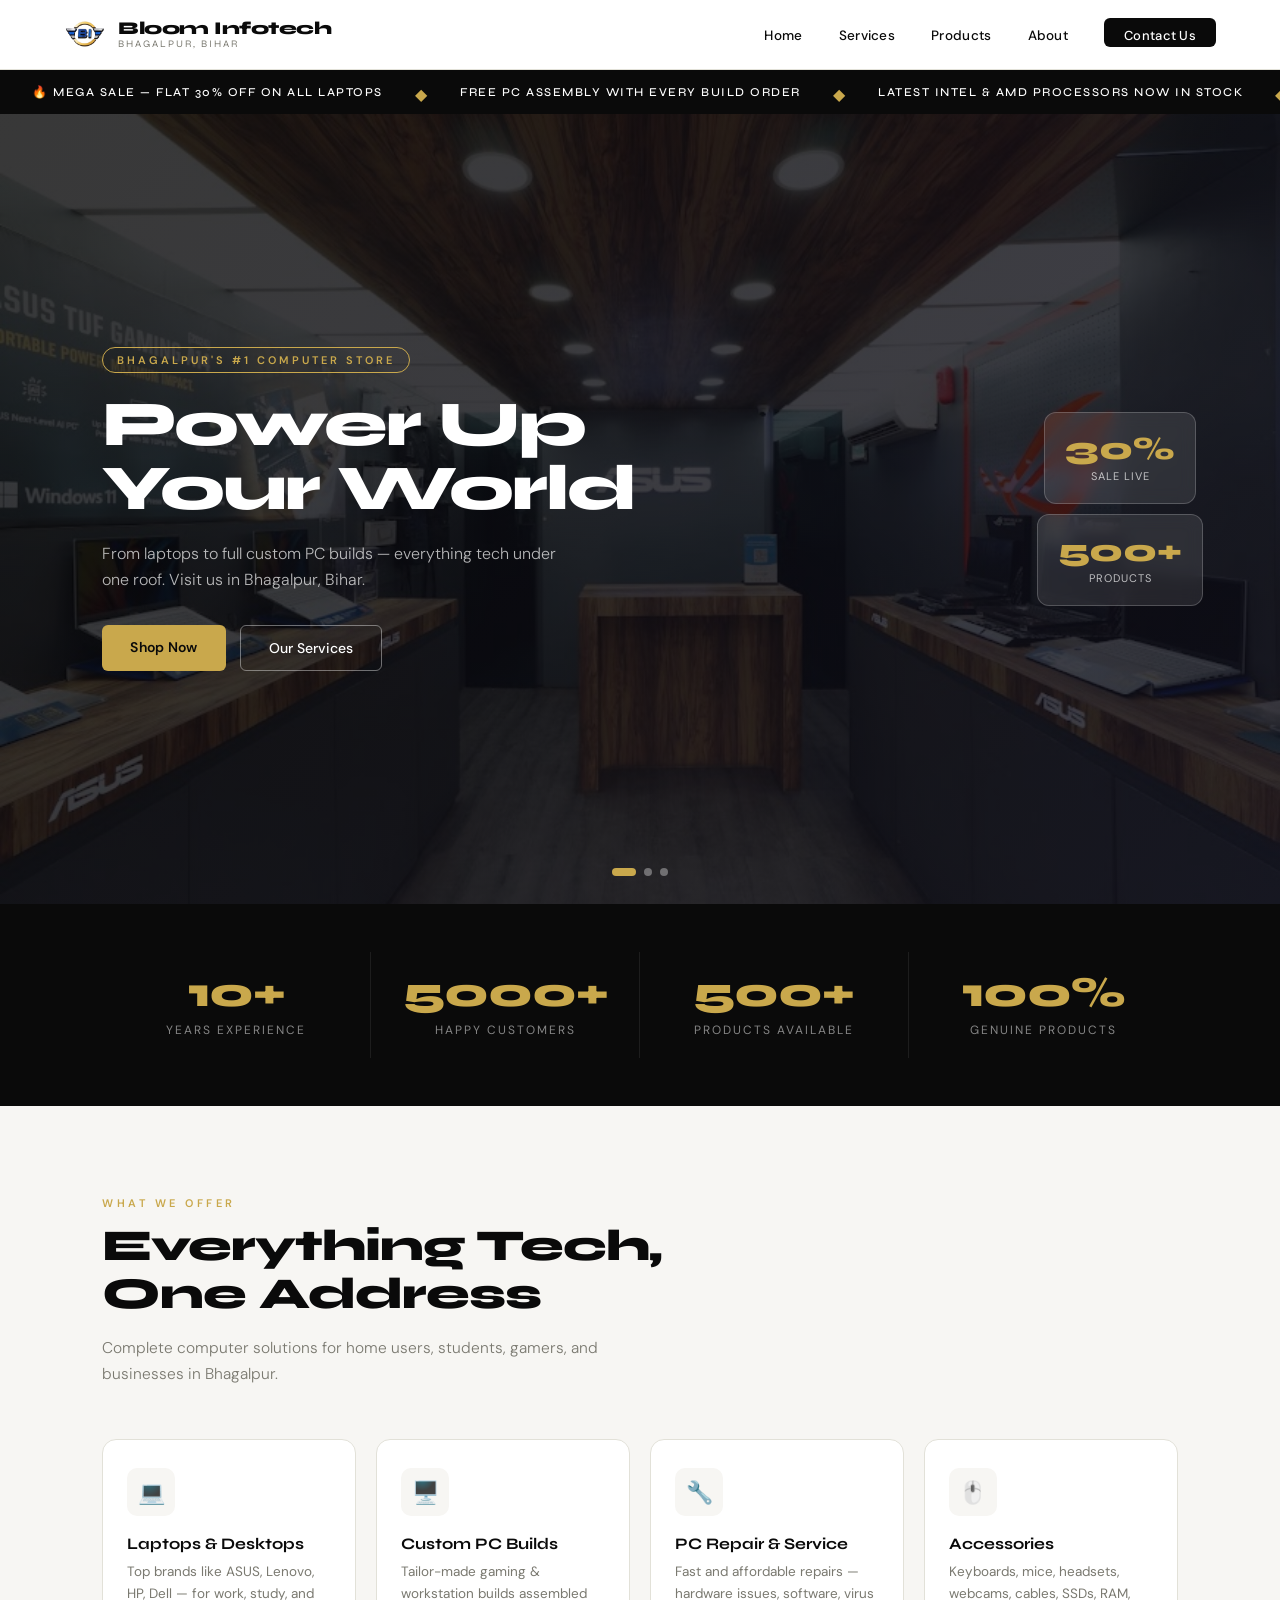
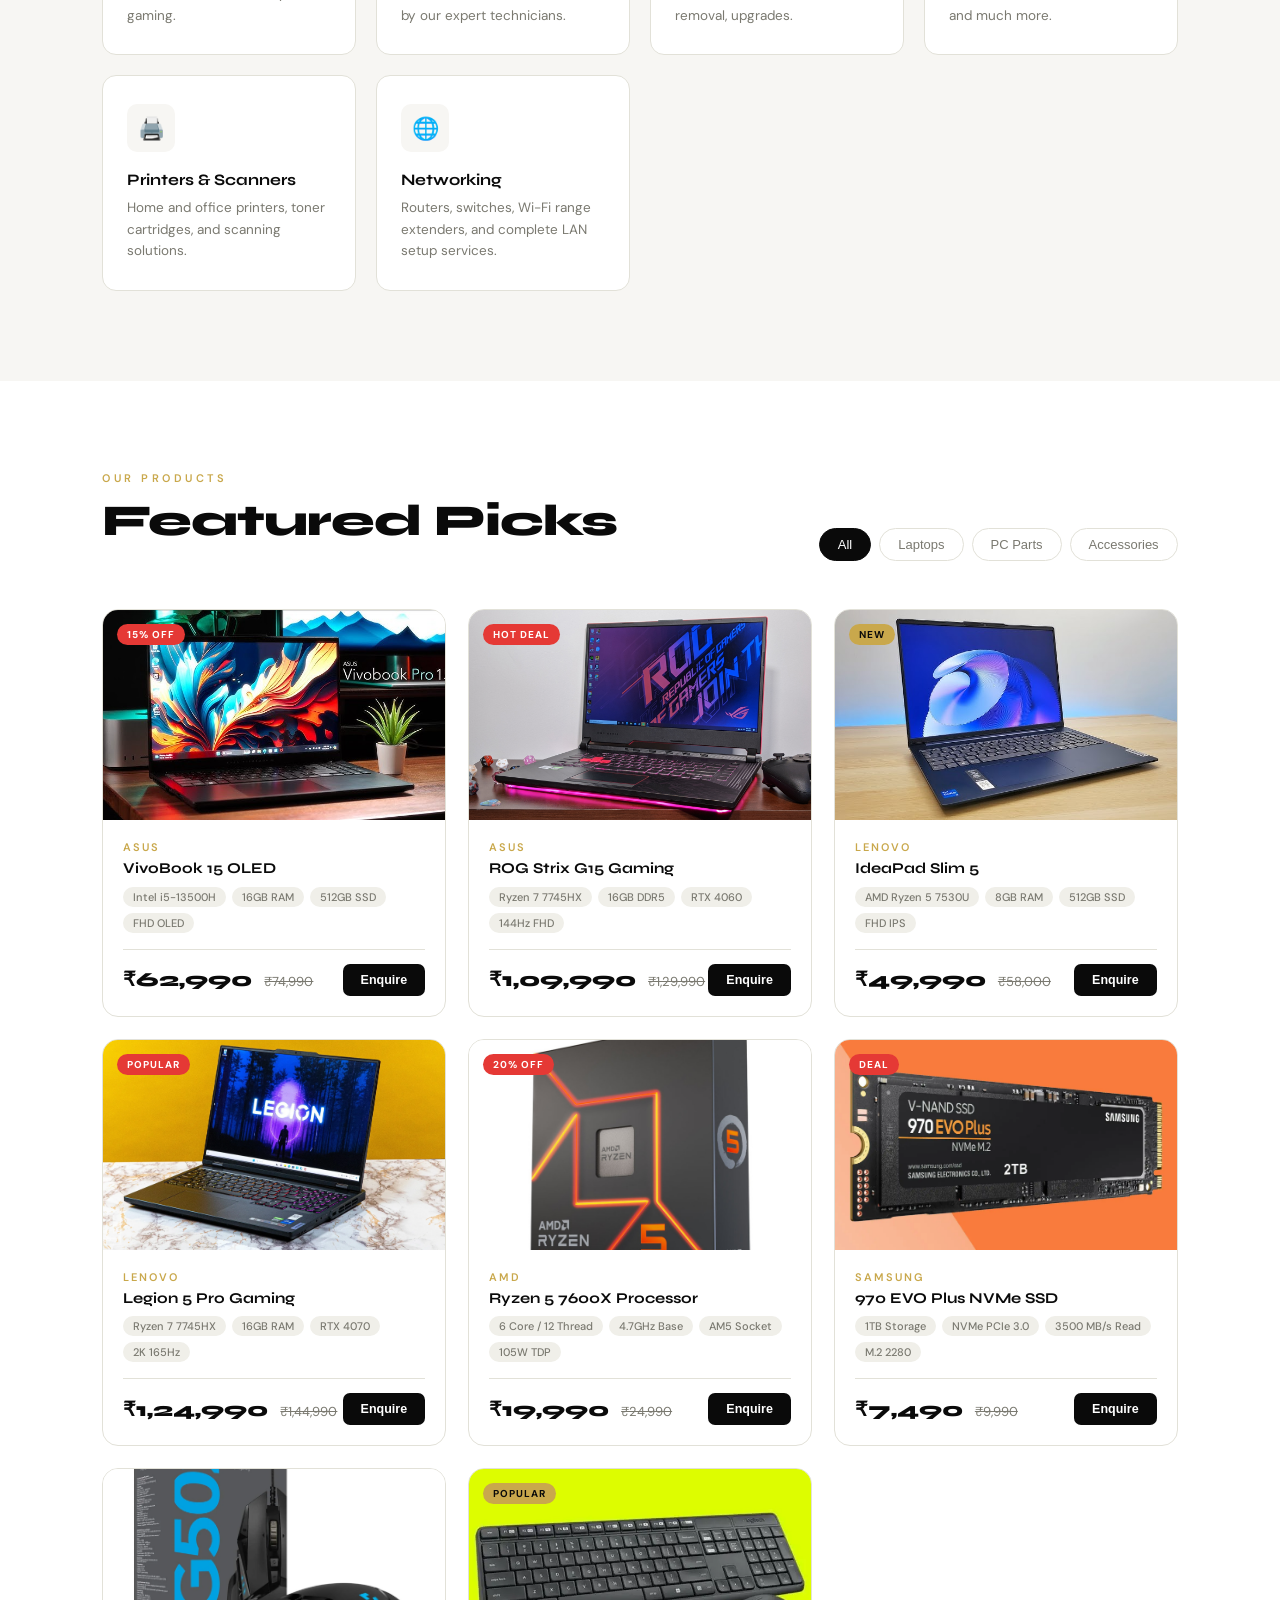
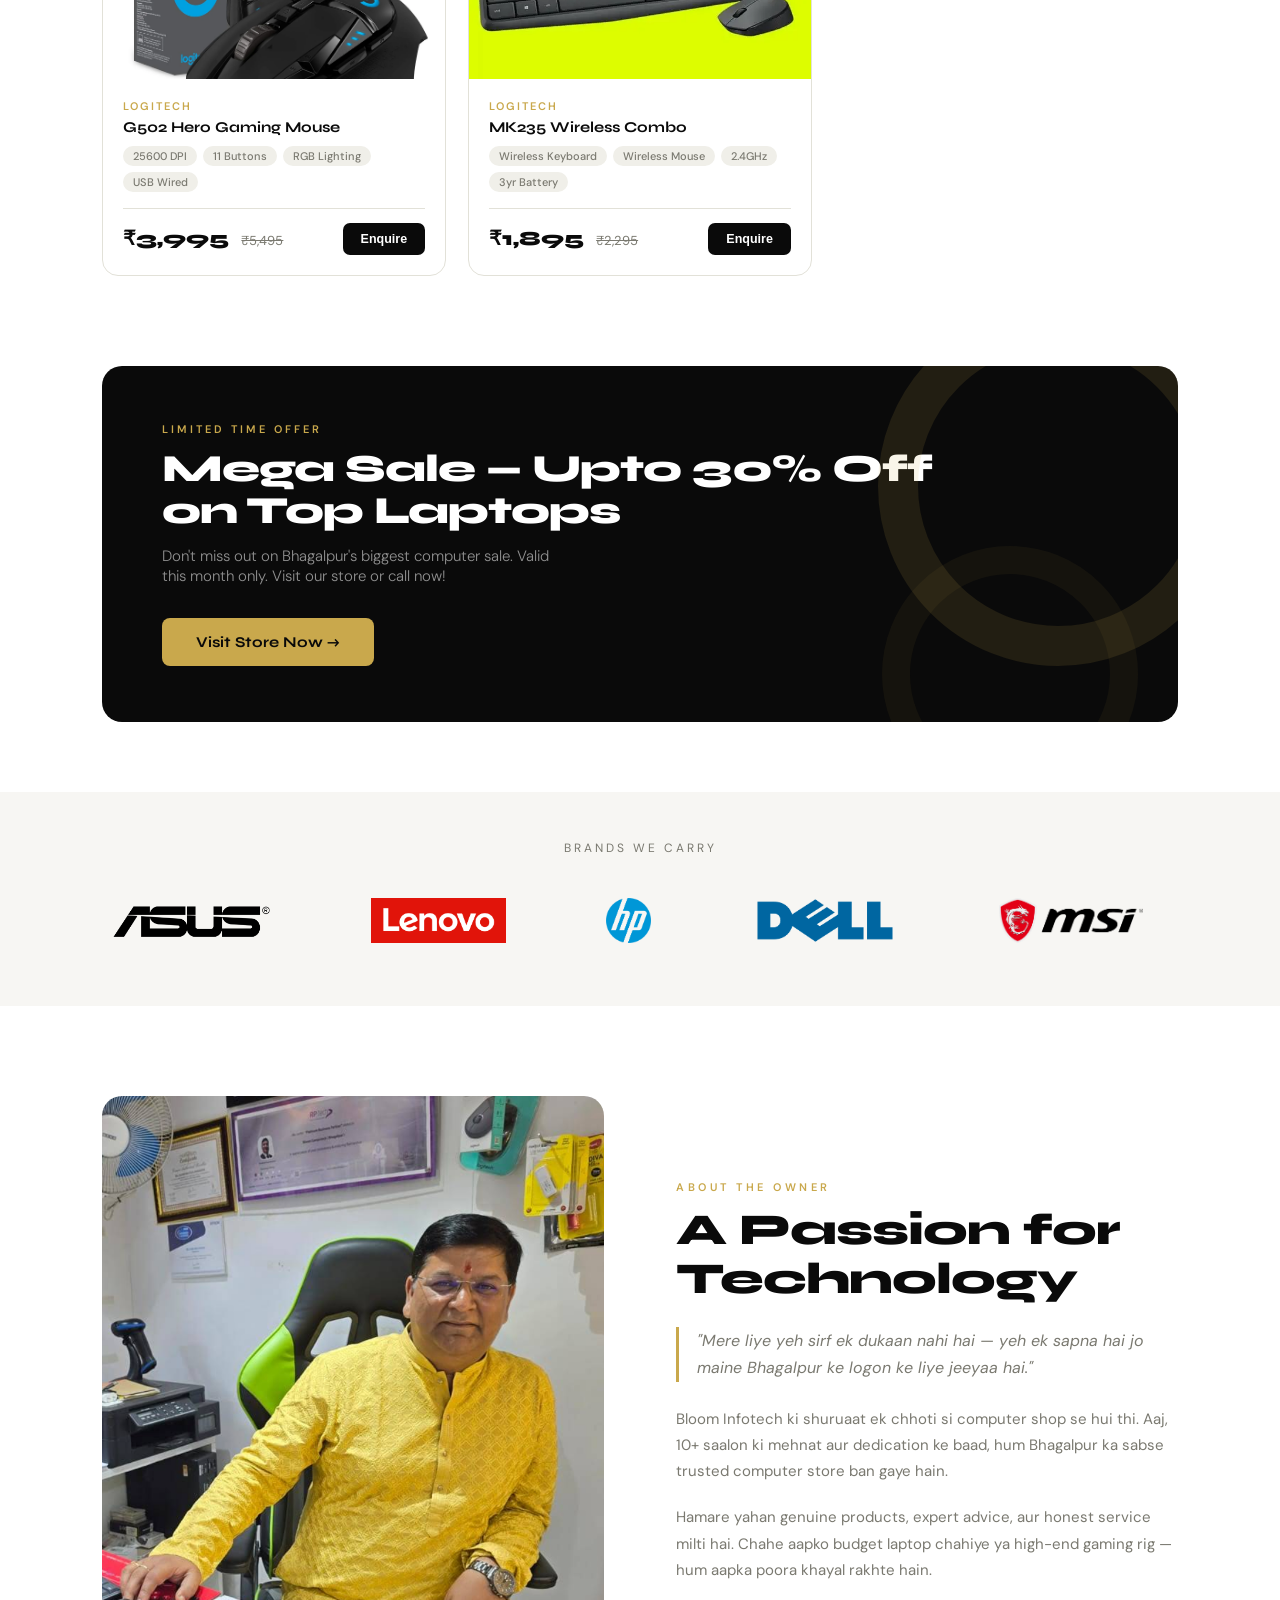
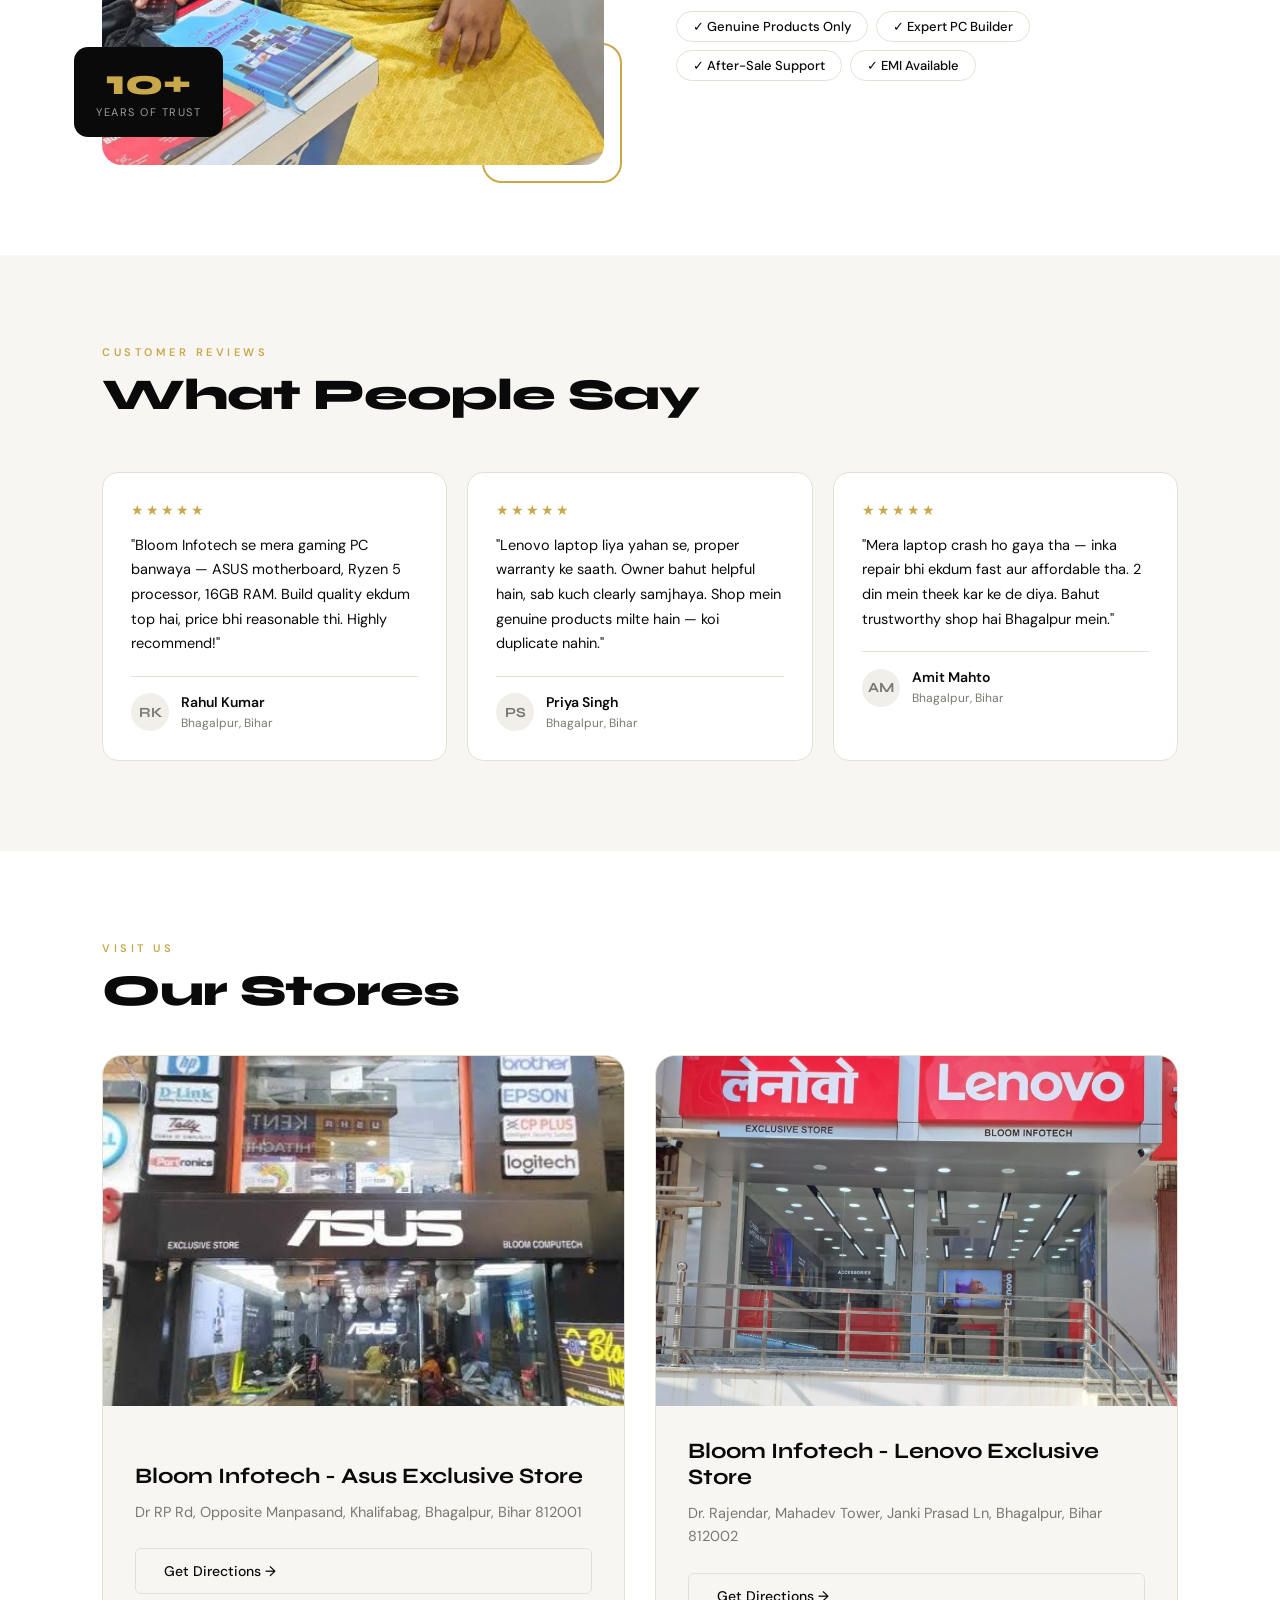
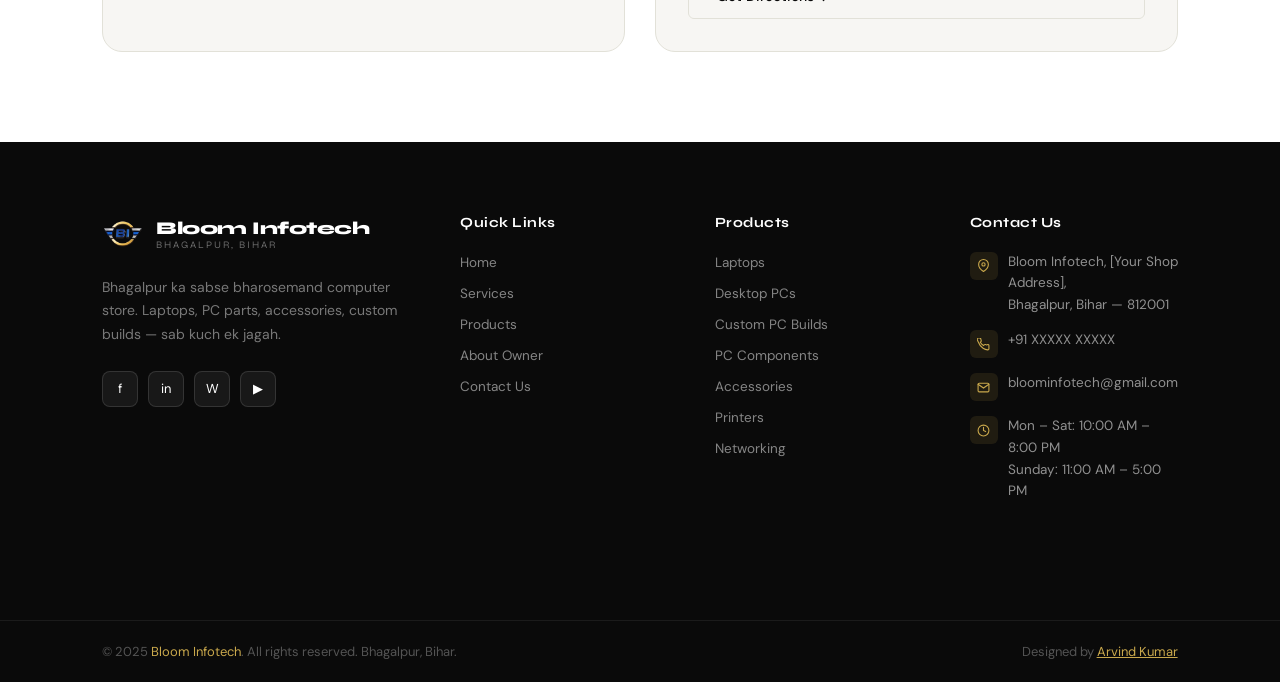
==== index.html @ 7f20ba0d "Fix 404: rename to index.html and update links" ====
<!DOCTYPE html>
<html lang="en">

<head>
  <meta charset="UTF-8">
  <meta name="viewport" content="width=device-width, initial-scale=1.0">
  <title>Bloom Infotech — Bhagalpur's #1 Computer Store</title>
  <link
    href="https://fonts.googleapis.com/css2?family=Syne:wght@400;500;600;700;800&family=DM+Sans:ital,wght@0,300;0,400;0,500;1,300&display=swap"
    rel="stylesheet">
  <link rel="stylesheet" href="bloom-infotech.css">
</head>

<body>

  <!-- NAVBAR -->
  <nav id="navbar">
    <a href="#" class="logo-wrap">
      <img src="logoBI.png" alt="Bloom Infotech Logo" class="logo-img">
      <div class="logo-text">
        <span>Bloom Infotech</span>
        <span>Bhagalpur, Bihar</span>
      </div>
    </a>
    <ul class="nav-links">
      <li><a href="#home">Home</a></li>
      <li><a href="#services">Services</a></li>
      <li><a href="#products">Products</a></li>
      <li><a href="#about">About</a></li>
      <li><a href="contact.html" class="nav-cta">Contact Us</a></li>
    </ul>
    <button class="hamburger" id="hamBtn" aria-label="Menu">
      <span></span><span></span><span></span>
    </button>
  </nav>

  <!-- MOBILE MENU -->
  <div class="mobile-menu" id="mobileMenu">
    <a href="#home" onclick="closeMobile()">Home</a>
    <a href="#services" onclick="closeMobile()">Services</a>
    <a href="#products" onclick="closeMobile()">Products</a>
    <a href="#about" onclick="closeMobile()">About</a>
    <a href="contact.html">Contact</a>
  </div>

  <!-- MARQUEE -->
  <div class="marquee-wrap">
    <div class="marquee-track" id="marqueeTrack">
      <span>🔥 Mega Sale — Flat 30% Off on All Laptops</span>
      <span class="dot">◆</span>
      <span>Free PC Assembly with Every Build Order</span>
      <span class="dot">◆</span>
      <span>Latest Intel & AMD Processors Now In Stock</span>
      <span class="dot">◆</span>
      <span>Gaming PC Builds Starting ₹35,000</span>
      <span class="dot">◆</span>
      <span>EMI Available — 0% Interest on Select Products</span>
      <span class="dot">◆</span>
      <span>Genuine Accessories | 1-Year Warranty on All Products</span>
      <span class="dot">◆</span>
      <span>🔥 Mega Sale — Flat 30% Off on All Laptops</span>
      <span class="dot">◆</span>
      <span>Free PC Assembly with Every Build Order</span>
      <span class="dot">◆</span>
      <span>Latest Intel & AMD Processors Now In Stock</span>
      <span class="dot">◆</span>
      <span>Gaming PC Builds Starting ₹35,000</span>
      <span class="dot">◆</span>
      <span>EMI Available — 0% Interest on Select Products</span>
      <span class="dot">◆</span>
      <span>Genuine Accessories | 1-Year Warranty on All Products</span>
      <span class="dot">◆</span>
    </div>
  </div>

  <!-- HERO SLIDER -->
  <section class="hero" id="home">
    <!-- Slide 1 -->
    <div class="slide active" id="slide0">
      <div class="slide-bg" style="background-image: url('bi1.jpg');"></div>
      <div class="slide-bg-color"
        style="background: linear-gradient(135deg, rgba(10, 10, 10, 0.5) 0%, rgba(26, 26, 46, 0.5) 100%);"></div>
      <div class="slide-content">
        <div class="slide-tag">Bhagalpur's #1 Computer Store</div>
        <h1 class="slide-title">Power Up<br>Your World</h1>
        <p class="slide-sub">From laptops to full custom PC builds — everything tech under one roof. Visit us in
          Bhagalpur, Bihar.</p>
        <div class="slide-btns">
          <a href="#products" class="btn-primary">Shop Now</a>
          <a href="#services" class="btn-outline">Our Services</a>
        </div>
      </div>
      <div class="hero-right">
        <div class="hero-badge">
          <span class="num">30%</span>
          <span class="lbl">Sale Live</span>
        </div>
        <div class="hero-badge">
          <span class="num">500+</span>
          <span class="lbl">Products</span>
        </div>
      </div>
    </div>

    <!-- Slide 2 -->
    <div class="slide" id="slide1">
      <div class="slide-bg" style="background-image: url('bi2.jpg');"></div>
      <div class="slide-bg-color"
        style="background: linear-gradient(135deg, rgba(13, 17, 23, 0.5) 0%, rgba(22, 32, 50, 0.5) 100%);"></div>
      <div class="slide-content">
        <div class="slide-tag">Custom PC Builds</div>
        <h1 class="slide-title">Build Your<br>Dream PC</h1>
        <p class="slide-sub">Expert PC assembly with premium components. Gaming rigs, workstations, editing PCs — we
          build it all.</p>
        <div class="slide-btns">
          <a href="#contact" class="btn-primary">Get a Quote</a>
          <a href="#products" class="btn-outline">See Builds</a>
        </div>
      </div>
      <div class="hero-right">
        <div class="hero-badge">
          <span class="num">₹35K</span>
          <span class="lbl">Starting</span>
        </div>
        <div class="hero-badge">
          <span class="num">Free</span>
          <span class="lbl">Assembly</span>
        </div>
      </div>
    </div>

    <!-- Slide 3 -->
    <div class="slide" id="slide2">
      <div class="slide-bg" style="background-image: url('bi3.jpg');"></div>
      <div class="slide-bg-color"
        style="background: linear-gradient(135deg, rgba(15, 12, 12, 0.5) 0%, rgba(42, 21, 16, 0.5) 100%);"></div>
      <div class="slide-content">
        <div class="slide-tag">Premium Laptops</div>
        <h1 class="slide-title">Top Brands.<br>Best Prices.</h1>
        <p class="slide-sub">ASUS, Lenovo, HP, Dell and more. Genuine products with warranty. EMI available at 0%
          interest.</p>
        <div class="slide-btns">
          <a href="#products" class="btn-primary">View Laptops</a>
          <a href="#contact" class="btn-outline">EMI Options</a>
        </div>
      </div>
      <div class="hero-right">
        <div class="hero-badge">
          <span class="num">EMI</span>
          <span class="lbl">0% Interest</span>
        </div>
        <div class="hero-badge">
          <span class="num">1 Yr</span>
          <span class="lbl">Warranty</span>
        </div>
      </div>
    </div>

    <div class="slider-dots" id="sliderDots">
      <button class="dot-btn active" onclick="goSlide(0)"></button>
      <button class="dot-btn" onclick="goSlide(1)"></button>
      <button class="dot-btn" onclick="goSlide(2)"></button>
    </div>
  </section>

  <!-- STATS STRIP -->
  <div class="stats-strip">
    <div class="stat-item">
      <span class="stat-num">10+</span>
      <span class="stat-label">Years Experience</span>
    </div>
    <div class="stat-item">
      <span class="stat-num">5000+</span>
      <span class="stat-label">Happy Customers</span>
    </div>
    <div class="stat-item">
      <span class="stat-num">500+</span>
      <span class="stat-label">Products Available</span>
    </div>
    <div class="stat-item">
      <span class="stat-num">100%</span>
      <span class="stat-label">Genuine Products</span>
    </div>
  </div>

  <!-- SERVICES -->
  <section class="services" id="services">
    <span class="section-label">What We Offer</span>
    <h2 class="section-title">Everything Tech,<br>One Address</h2>
    <p class="section-sub">Complete computer solutions for home users, students, gamers, and businesses in Bhagalpur.
    </p>
    <div class="services-grid">
      <div class="service-card">
        <div class="service-icon">💻</div>
        <div class="service-name">Laptops & Desktops</div>
        <div class="service-desc">Top brands like ASUS, Lenovo, HP, Dell — for work, study, and gaming.</div>
      </div>
      <div class="service-card">
        <div class="service-icon">🖥️</div>
        <div class="service-name">Custom PC Builds</div>
        <div class="service-desc">Tailor-made gaming & workstation builds assembled by our expert technicians.</div>
      </div>
      <div class="service-card">
        <div class="service-icon">🔧</div>
        <div class="service-name">PC Repair & Service</div>
        <div class="service-desc">Fast and affordable repairs — hardware issues, software, virus removal, upgrades.
        </div>
      </div>
      <div class="service-card">
        <div class="service-icon">🖱️</div>
        <div class="service-name">Accessories</div>
        <div class="service-desc">Keyboards, mice, headsets, webcams, cables, SSDs, RAM, and much more.</div>
      </div>
      <div class="service-card">
        <div class="service-icon">🖨️</div>
        <div class="service-name">Printers & Scanners</div>
        <div class="service-desc">Home and office printers, toner cartridges, and scanning solutions.</div>
      </div>
      <div class="service-card">
        <div class="service-icon">🌐</div>
        <div class="service-name">Networking</div>
        <div class="service-desc">Routers, switches, Wi-Fi range extenders, and complete LAN setup services.</div>
      </div>
    </div>
  </section>

  <!-- PRODUCTS -->
  <section id="products">
    <div class="products-header">
      <div>
        <span class="section-label">Our Products</span>
        <h2 class="section-title">Featured Picks</h2>
      </div>
      <div class="filter-tabs">
        <button class="filter-tab active" onclick="filterProducts('all', this)">All</button>
        <button class="filter-tab" onclick="filterProducts('laptop', this)">Laptops</button>
        <button class="filter-tab" onclick="filterProducts('parts', this)">PC Parts</button>
        <button class="filter-tab" onclick="filterProducts('accessories', this)">Accessories</button>
      </div>
    </div>
    <div class="products-grid" id="productsGrid">
      <!-- Products injected by JS -->
    </div>
  </section>

  <!-- PROMO BANNER -->
  <div class="promo-banner">
    <div class="promo-inner">
      <div class="promo-text">
        <span class="tag">Limited Time Offer</span>
        <h2>Mega Sale — Upto 30% Off<br>on Top Laptops</h2>
        <p>Don't miss out on Bhagalpur's biggest computer sale. Valid this month only. Visit our store or call now!</p>
      </div>
      <div class="promo-cta">
        <a href="#contact">Visit Store Now →</a>
      </div>
    </div>
  </div>

  <!-- BRANDS -->
  <div class="brands">
    <p class="brands-label">Brands We Carry</p>
    <div class="brands-marquee-wrap">
      <div class="brands-marquee-track">
        <img src="l1.png" alt="ASUS" class="brand-logo">
        <img src="l2.png" alt="Lenovo" class="brand-logo">
        <img src="l3.png" alt="HP" class="brand-logo">
        <img src="l4.png" alt="Dell" class="brand-logo">
        <img src="l5.png" alt="MSI" class="brand-logo">
        <img src="l6.svg" alt="AMD" class="brand-logo">
        <img src="l7.png" alt="Intel" class="brand-logo">
        <img src="l8.png" alt="Samsung" class="brand-logo">
        <img src="l9.png" alt="Apple" class="brand-logo">
        <img src="l10.png" alt="Logitech" class="brand-logo">
        <!-- Duplicate for loop -->
        <img src="l1.png" alt="ASUS" class="brand-logo">
        <img src="l2.png" alt="Lenovo" class="brand-logo">
        <img src="l3.png" alt="HP" class="brand-logo">
        <img src="l4.png" alt="Dell" class="brand-logo">
        <img src="l5.png" alt="MSI" class="brand-logo">
        <img src="l6.svg" alt="AMD" class="brand-logo">
        <img src="l7.png" alt="Intel" class="brand-logo">
        <img src="l8.png" alt="Samsung" class="brand-logo">
        <img src="l9.png" alt="Apple" class="brand-logo">
        <img src="l10.png" alt="Logitech" class="brand-logo">
      </div>
    </div>
  </div>

  <!-- ABOUT OWNER -->
  <section id="about">
    <div class="about">
      <div class="about-visual">
        <div class="owner-photo-wrap">
          <img src="owner.png" alt="Owner Photo" style="width: 100%; height: 100%; object-fit: cover;">
        </div>
        <div class="about-accent"></div>
        <div class="exp-badge">
          <span class="years">10+</span>
          <span class="ytxt">Years of Trust</span>
        </div>
      </div>
      <div class="about-content">
        <span class="section-label">About the Owner</span>
        <h2 class="section-title">A Passion for<br>Technology</h2>
        <blockquote class="about-quote">
          "Mere liye yeh sirf ek dukaan nahi hai — yeh ek sapna hai jo maine Bhagalpur ke logon ke liye jeeyaa hai."
        </blockquote>
        <p class="about-text">
          Bloom Infotech ki shuruaat ek chhoti si computer shop se hui thi. Aaj, 10+ saalon ki mehnat aur dedication ke
          baad, hum Bhagalpur ka sabse trusted computer store ban gaye hain.
        </p>
        <p class="about-text">
          Hamare yahan genuine products, expert advice, aur honest service milti hai. Chahe aapko budget laptop chahiye
          ya high-end gaming rig — hum aapka poora khayal rakhte hain.
        </p>
        <div class="about-chips">
          <span class="about-chip">✓ Genuine Products Only</span>
          <span class="about-chip">✓ Expert PC Builder</span>
          <span class="about-chip">✓ After-Sale Support</span>
          <span class="about-chip">✓ EMI Available</span>
        </div>
      </div>
    </div>
  </section>

  <!-- TESTIMONIALS -->
  <section class="testimonials">
    <span class="section-label">Customer Reviews</span>
    <h2 class="section-title">What People Say</h2>
    <div class="testimonials-grid">
      <div class="testi-card">
        <div class="stars">★★★★★</div>
        <p class="testi-text">"Bloom Infotech se mera gaming PC banwaya — ASUS motherboard, Ryzen 5 processor, 16GB RAM.
          Build quality ekdum top hai, price bhi reasonable thi. Highly recommend!"</p>
        <div class="testi-author">
          <div class="testi-avatar">RK</div>
          <div>
            <span class="testi-name">Rahul Kumar</span>
            <span class="testi-loc">Bhagalpur, Bihar</span>
          </div>
        </div>
      </div>
      <div class="testi-card">
        <div class="stars">★★★★★</div>
        <p class="testi-text">"Lenovo laptop liya yahan se, proper warranty ke saath. Owner bahut helpful hain, sab kuch
          clearly samjhaya. Shop mein genuine products milte hain — koi duplicate nahin."</p>
        <div class="testi-author">
          <div class="testi-avatar">PS</div>
          <div>
            <span class="testi-name">Priya Singh</span>
            <span class="testi-loc">Bhagalpur, Bihar</span>
          </div>
        </div>
      </div>
      <div class="testi-card">
        <div class="stars">★★★★★</div>
        <p class="testi-text">"Mera laptop crash ho gaya tha — inka repair bhi ekdum fast aur affordable tha. 2 din mein
          theek kar ke de diya. Bahut trustworthy shop hai Bhagalpur mein."</p>
        <div class="testi-author">
          <div class="testi-avatar">AM</div>
          <div>
            <span class="testi-name">Amit Mahto</span>
            <span class="testi-loc">Bhagalpur, Bihar</span>
          </div>
        </div>
      </div>
    </div>
  </section>

  <!-- OUR STORES -->
  <section class="stores" id="stores">
    <span class="section-label">Visit Us</span>
    <h2 class="section-title">Our Stores</h2>
    <div class="stores-grid">
      <div class="store-card">
        <div class="store-img">
          <img src="store1.jpg" alt="Main Store">
        </div>
        <div class="store-info">
          <h3>Bloom Infotech - Asus Exclusive Store</h3>
          <p>Dr RP Rd, Opposite Manpasand, Khalifabag, Bhagalpur, Bihar 812001</p>
          <a href="https://maps.app.goo.gl/rRCbceYTZjyk3nwj6" target="_blank" class="btn-outline"
            style="color:var(--black); border-color:var(--border);">Get Directions →</a>
        </div>
      </div>
      <div class="store-card">
        <div class="store-img">
          <img src="store2.jpg" alt="Second Store">
        </div>
        <div class="store-info">
          <h3>Bloom Infotech - Lenovo Exclusive Store</h3>
          <p>Dr. Rajendar, Mahadev Tower, Janki Prasad Ln, Bhagalpur, Bihar 812002</p>
          <a href="https://maps.app.goo.gl/aTMwqtbrgJibJwkv9" target="_blank" class="btn-outline"
            style="color:var(--black); border-color:var(--border);">Get Directions →</a>
        </div>
      </div>
    </div>
  </section>

  <!-- FOOTER -->
  <footer id="contact">
    <div class="footer-top">
      <div class="footer-brand">
        <div class="footer-logo">
          <img src="logoBI.png" alt="Bloom Infotech Logo" class="logo-img">
          <div class="logo-text">
            <span
              style="font-family:'Syne',sans-serif;font-size:18px;font-weight:800;color:#fff;display:block;letter-spacing:-0.5px;">Bloom
              Infotech</span>
            <span
              style="font-size:10px;letter-spacing:2px;text-transform:uppercase;color:rgba(255,255,255,0.4);display:block;margin-top:2px;">Bhagalpur,
              Bihar</span>
          </div>
        </div>
        <p class="footer-tagline">Bhagalpur ka sabse bharosemand computer store. Laptops, PC parts, accessories, custom
          builds — sab kuch ek jagah.</p>
        <div class="social-links">
          <a href="#" class="social-btn" title="Facebook">f</a>
          <a href="#" class="social-btn" title="Instagram">in</a>
          <a href="#" class="social-btn" title="WhatsApp">W</a>
          <a href="#" class="social-btn" title="YouTube">▶</a>
        </div>
      </div>

      <div class="footer-col">
        <h4>Quick Links</h4>
        <ul>
          <li><a href="#home">Home</a></li>
          <li><a href="#services">Services</a></li>
          <li><a href="#products">Products</a></li>
          <li><a href="#about">About Owner</a></li>
          <li><a href="contact.html">Contact Us</a></li>
        </ul>
      </div>

      <div class="footer-col">
        <h4>Products</h4>
        <ul>
          <li><a href="#">Laptops</a></li>
          <li><a href="#">Desktop PCs</a></li>
          <li><a href="#">Custom PC Builds</a></li>
          <li><a href="#">PC Components</a></li>
          <li><a href="#">Accessories</a></li>
          <li><a href="#">Printers</a></li>
          <li><a href="#">Networking</a></li>
        </ul>
      </div>

      <div class="footer-col">
        <h4>Contact Us</h4>
        <div class="contact-item">
          <div class="contact-icon">
            <svg viewBox="0 0 24 24" fill="none" stroke-width="2" stroke-linecap="round">
              <path d="M21 10c0 7-9 13-9 13s-9-6-9-13a9 9 0 0118 0z" />
              <circle cx="12" cy="10" r="3" />
            </svg>
          </div>
          <div class="contact-text">Bloom Infotech, [Your Shop Address],<br>Bhagalpur, Bihar — 812001</div>
        </div>
        <div class="contact-item">
          <div class="contact-icon">
            <svg viewBox="0 0 24 24" fill="none" stroke-width="2" stroke-linecap="round">
              <path
                d="M22 16.92v3a2 2 0 01-2.18 2 19.79 19.79 0 01-8.63-3.07A19.5 19.5 0 013.07 8.81a19.79 19.79 0 01-3.07-8.68A2 2 0 012 0h3a2 2 0 012 1.72 12.84 12.84 0 00.7 2.81 2 2 0 01-.45 2.11L6.09 7.91a16 16 0 006 6l1.27-1.27a2 2 0 012.11-.45 12.84 12.84 0 002.81.7A2 2 0 0122 14h0v2.92z" />
            </svg>
          </div>
          <div class="contact-text"><a href="tel:+91XXXXXXXXXX">+91 XXXXX XXXXX</a></div>
        </div>
        <div class="contact-item">
          <div class="contact-icon">
            <svg viewBox="0 0 24 24" fill="none" stroke-width="2" stroke-linecap="round">
              <path d="M4 4h16c1.1 0 2 .9 2 2v12c0 1.1-.9 2-2 2H4c-1.1 0-2-.9-2-2V6c0-1.1.9-2 2-2z" />
              <polyline points="22,6 12,13 2,6" />
            </svg>
          </div>
          <div class="contact-text"><a href="mailto:bloominfotech@gmail.com">bloominfotech@gmail.com</a></div>
        </div>
        <div class="contact-item">
          <div class="contact-icon">
            <svg viewBox="0 0 24 24" fill="none" stroke-width="2" stroke-linecap="round">
              <circle cx="12" cy="12" r="10" />
              <polyline points="12 6 12 12 16 14" />
            </svg>
          </div>
          <div class="contact-text">Mon – Sat: 10:00 AM – 8:00 PM<br>Sunday: 11:00 AM – 5:00 PM</div>
        </div>
      </div>
    </div>

    <!-- GOOGLE MAP
    <div class="footer-map">
      <p class="map-label">📍 Find Us on the Map</p>
      <div class="map-container">
        <iframe
          src="https://www.google.com/maps/embed?pb=!1m18!1m12!1m3!1d116093.47706870407!2d86.91548!3d25.24458!2m3!1f0!2f0!3f0!3m2!1i1024!2i768!4f13.1!3m3!1m2!1s0x39f0741ab0e53097%3A0x8fdb80a3fef6cc1a!2sBhagalpur%2C%20Bihar!5e0!3m2!1sen!2sin!4v1714000000000!5m2!1sen!2sin"
          allowfullscreen="" loading="lazy" referrerpolicy="no-referrer-when-downgrade"
          title="Bloom Infotech Location — Bhagalpur, Bihar">
        </iframe>
      </div>
    </div> -->

    <div class="footer-bottom">
      <p>© 2025 <span>Bloom Infotech</span>. All rights reserved. Bhagalpur, Bihar.</p>
      <p>Designed by <a href="https://wa.me/919501303799/" style="color: var(--gold);">Arvind Kumar</a> </p>
    </div>
  </footer>

  <script src="bloom-infotech.js"></script>
</body>

</html>
---- bloom-infotech.css ----
:root {
  --black: #0a0a0a;
  --white: #ffffff;
  --off-white: #f7f6f3;
  --light-gray: #f0efe9;
  --mid-gray: #c8c7c0;
  --text-muted: #7a7970;
  --accent: #1a1a2e;
  --accent2: #16213e;
  --gold: #c9a84c;
  --gold-light: #e8d5a3;
  --border: #e2e1d8;
  --font-display: 'Syne', sans-serif;
  --font-body: 'DM Sans', sans-serif;
}

* { margin: 0; padding: 0; box-sizing: border-box; }

html { scroll-behavior: smooth; }

body {
  font-family: var(--font-body);
  background: var(--white);
  color: var(--black);
  overflow-x: hidden;
}

/* ====== NAVBAR ====== */
nav {
  position: fixed;
  top: 0; left: 0; right: 0;
  z-index: 1000;
  background: rgba(255,255,255,0.95);
  backdrop-filter: blur(12px);
  border-bottom: 1px solid var(--border);
  padding: 0 5%;
  height: 70px;
  display: flex;
  align-items: center;
  justify-content: space-between;
  transition: box-shadow 0.3s;
}
nav.scrolled { box-shadow: 0 4px 24px rgba(0,0,0,0.07); }

.logo-wrap {
  display: flex;
  align-items: center;
  gap: 12px;
  text-decoration: none;
}
.logo-img {
  width: 42px;
  height: 42px;
  object-fit: contain;
  border-radius: 6px;
}
.logo-text { font-family: var(--font-display); }
.logo-text span:first-child {
  display: block;
  font-size: 18px;
  font-weight: 800;
  color: var(--black);
  line-height: 1;
  letter-spacing: -0.5px;
}
.logo-text span:last-child {
  display: block;
  font-size: 10px;
  font-weight: 400;
  color: var(--text-muted);
  letter-spacing: 2px;
  text-transform: uppercase;
  margin-top: 1px;
}

.nav-links {
  display: flex;
  gap: 36px;
  list-style: none;
}
.nav-links a {
  font-size: 13.5px;
  font-weight: 500;
  color: var(--black);
  text-decoration: none;
  letter-spacing: 0.3px;
  position: relative;
  padding-bottom: 3px;
  transition: color 0.2s;
}
.nav-links a::after {
  content: '';
  position: absolute;
  bottom: 0; left: 0;
  width: 0; height: 1.5px;
  background: var(--gold);
  transition: width 0.3s;
}
.nav-links a:hover { color: var(--gold); }
.nav-links a:hover::after { width: 100%; }

.nav-cta {
  background: var(--black);
  color: var(--white) !important;
  padding: 9px 20px;
  border-radius: 6px;
  font-size: 13px !important;
  transition: background 0.2s !important;
}
.nav-cta:hover { background: var(--gold) !important; color: var(--black) !important; }
.nav-cta::after { display: none !important; }

.hamburger {
  display: none;
  flex-direction: column;
  gap: 5px;
  cursor: pointer;
  background: none;
  border: none;
  padding: 4px;
}
.hamburger span {
  display: block;
  width: 22px; height: 2px;
  background: var(--black);
  border-radius: 2px;
  transition: all 0.3s;
}

/* ====== MARQUEE ====== */
.marquee-wrap {
  margin-top: 70px;
  background: var(--black);
  padding: 10px 0;
  overflow: hidden;
  white-space: nowrap;
}
.marquee-track {
  display: inline-flex;
  animation: marquee 30s linear infinite;
  gap: 0;
}
.marquee-track span {
  font-family: var(--font-display);
  font-size: 12px;
  font-weight: 500;
  color: var(--white);
  letter-spacing: 1.5px;
  text-transform: uppercase;
  padding: 0 32px;
}
.marquee-track span.dot {
  color: var(--gold);
  padding: 0;
  font-size: 16px;
}
@keyframes marquee {
  0% { transform: translateX(0); }
  100% { transform: translateX(-50%); }
}

/* ====== HERO SLIDER ====== */
.hero {
  position: relative;
  height: calc(100vh - 70px - 40px);
  min-height: 540px;
  overflow: hidden;
  background: var(--off-white);
}
.slide {
  position: absolute;
  inset: 0;
  display: flex;
  align-items: center;
  opacity: 0;
  transition: opacity 0.9s ease;
  padding: 0 8% 0 8%;
}
.slide.active { opacity: 1; z-index: 1; }

.slide-bg {
  position: absolute;
  inset: 0;
  background-size: cover;
  background-position: center;
  filter: brightness(0.4);
  transform: scale(1.04);
  transition: transform 6s ease;
}
.slide.active .slide-bg { transform: scale(1); }

.slide-bg-color {
  position: absolute;
  inset: 0;
}

.slide-content {
  position: relative;
  z-index: 2;
  max-width: 600px;
}
.slide-tag {
  display: inline-block;
  font-size: 11px;
  font-weight: 600;
  letter-spacing: 3px;
  text-transform: uppercase;
  color: var(--gold);
  border: 1px solid var(--gold);
  padding: 5px 14px;
  border-radius: 20px;
  margin-bottom: 20px;
  opacity: 0;
  transform: translateY(18px);
  transition: all 0.6s 0.2s;
}
.slide.active .slide-tag {
  opacity: 1;
  transform: translateY(0);
}
.slide-title {
  font-family: var(--font-display);
  font-size: clamp(38px, 5vw, 68px);
  font-weight: 800;
  line-height: 1.0;
  letter-spacing: -2px;
  color: var(--white);
  margin-bottom: 20px;
  opacity: 0;
  transform: translateY(24px);
  transition: all 0.6s 0.35s;
}
.slide.active .slide-title {
  opacity: 1;
  transform: translateY(0);
}
.slide-sub {
  font-size: 16px;
  color: rgba(255,255,255,0.7);
  font-weight: 300;
  line-height: 1.6;
  margin-bottom: 32px;
  max-width: 480px;
  opacity: 0;
  transform: translateY(18px);
  transition: all 0.6s 0.5s;
}
.slide.active .slide-sub {
  opacity: 1;
  transform: translateY(0);
}
.slide-btns {
  display: flex;
  gap: 14px;
  flex-wrap: wrap;
  opacity: 0;
  transform: translateY(18px);
  transition: all 0.6s 0.65s;
}
.slide.active .slide-btns {
  opacity: 1;
  transform: translateY(0);
}

.btn-primary {
  background: var(--gold);
  color: var(--black);
  border: none;
  padding: 13px 28px;
  font-family: var(--font-body);
  font-size: 14px;
  font-weight: 600;
  border-radius: 6px;
  cursor: pointer;
  letter-spacing: 0.3px;
  transition: all 0.25s;
  text-decoration: none;
  display: inline-block;
}
.btn-primary:hover { background: #e0bc6a; transform: translateY(-1px); }

.btn-outline {
  background: transparent;
  color: var(--white);
  border: 1px solid rgba(255,255,255,0.4);
  padding: 13px 28px;
  font-family: var(--font-body);
  font-size: 14px;
  font-weight: 500;
  border-radius: 6px;
  cursor: pointer;
  transition: all 0.25s;
  text-decoration: none;
  display: inline-block;
}
.btn-outline:hover { border-color: var(--white); background: rgba(255,255,255,0.08); }

.hero-right {
  position: absolute;
  right: 6%;
  top: 50%;
  transform: translateY(-50%);
  z-index: 2;
  text-align: center;
  display: flex;
  flex-direction: column;
  align-items: center;
  gap: 10px;
}
.hero-badge {
  background: rgba(255,255,255,0.1);
  border: 1px solid rgba(255,255,255,0.2);
  backdrop-filter: blur(8px);
  border-radius: 12px;
  padding: 20px;
  min-width: 140px;
  text-align: center;
  color: var(--white);
}
.hero-badge .num {
  font-family: var(--font-display);
  font-size: 32px;
  font-weight: 800;
  color: var(--gold);
  display: block;
  line-height: 1;
}
.hero-badge .lbl {
  font-size: 11px;
  letter-spacing: 1px;
  text-transform: uppercase;
  color: rgba(255,255,255,0.7);
  margin-top: 4px;
  display: block;
}

.slider-dots {
  position: absolute;
  bottom: 28px;
  left: 50%;
  transform: translateX(-50%);
  display: flex;
  gap: 8px;
  z-index: 10;
}
.dot-btn {
  width: 8px; height: 8px;
  border-radius: 50%;
  background: rgba(255,255,255,0.35);
  border: none;
  cursor: pointer;
  transition: all 0.3s;
  padding: 0;
}
.dot-btn.active { background: var(--gold); width: 24px; border-radius: 4px; }

/* ====== SECTION SHARED ====== */
section { padding: 90px 8%; }

.section-label {
  font-size: 11px;
  font-weight: 600;
  letter-spacing: 3.5px;
  text-transform: uppercase;
  color: var(--gold);
  margin-bottom: 12px;
  display: block;
}
.section-title {
  font-family: var(--font-display);
  font-size: clamp(28px, 3.5vw, 44px);
  font-weight: 800;
  line-height: 1.1;
  letter-spacing: -1px;
  color: var(--black);
  margin-bottom: 16px;
}
.section-sub {
  font-size: 15.5px;
  color: var(--text-muted);
  font-weight: 300;
  line-height: 1.7;
  max-width: 540px;
}

/* ====== STATS STRIP ====== */
.stats-strip {
  background: var(--black);
  padding: 48px 8%;
  display: grid;
  grid-template-columns: repeat(4, 1fr);
  gap: 0;
}
.stat-item {
  text-align: center;
  padding: 20px;
  border-right: 1px solid rgba(255,255,255,0.08);
}
.stat-item:last-child { border-right: none; }
.stat-num {
  font-family: var(--font-display);
  font-size: 42px;
  font-weight: 800;
  color: var(--gold);
  display: block;
  line-height: 1;
  letter-spacing: -1px;
}
.stat-label {
  font-size: 12px;
  letter-spacing: 2px;
  text-transform: uppercase;
  color: rgba(255,255,255,0.5);
  margin-top: 8px;
  display: block;
}

/* ====== SERVICES ====== */
.services { background: var(--off-white); }
.services-grid {
  display: grid;
  grid-template-columns: repeat(auto-fit, minmax(200px, 1fr));
  gap: 20px;
  margin-top: 52px;
}
.service-card {
  background: var(--white);
  border: 1px solid var(--border);
  border-radius: 14px;
  padding: 28px 24px;
  transition: all 0.3s;
  cursor: default;
  position: relative;
  overflow: hidden;
}
.service-card::before {
  content: '';
  position: absolute;
  bottom: 0; left: 0;
  width: 100%; height: 3px;
  background: var(--gold);
  transform: scaleX(0);
  transform-origin: left;
  transition: transform 0.35s;
}
.service-card:hover { transform: translateY(-4px); box-shadow: 0 12px 36px rgba(0,0,0,0.08); }
.service-card:hover::before { transform: scaleX(1); }
.service-icon {
  width: 48px; height: 48px;
  background: var(--off-white);
  border-radius: 10px;
  display: flex;
  align-items: center;
  justify-content: center;
  margin-bottom: 18px;
  font-size: 22px;
}
.service-name {
  font-family: var(--font-display);
  font-size: 16px;
  font-weight: 700;
  color: var(--black);
  margin-bottom: 8px;
}
.service-desc {
  font-size: 13.5px;
  color: var(--text-muted);
  line-height: 1.6;
}

/* ====== PRODUCTS ====== */
.products-header {
  display: flex;
  justify-content: space-between;
  align-items: flex-end;
  margin-bottom: 48px;
  flex-wrap: wrap;
  gap: 20px;
}
.filter-tabs {
  display: flex;
  gap: 8px;
  flex-wrap: wrap;
}
.filter-tab {
  padding: 8px 18px;
  border: 1px solid var(--border);
  background: var(--white);
  border-radius: 20px;
  font-size: 13px;
  font-weight: 500;
  cursor: pointer;
  transition: all 0.2s;
  color: var(--text-muted);
}
.filter-tab.active, .filter-tab:hover {
  background: var(--black);
  color: var(--white);
  border-color: var(--black);
}
.products-grid {
  display: grid;
  grid-template-columns: repeat(auto-fill, minmax(260px, 1fr));
  gap: 22px;
}
.product-card {
  background: var(--white);
  border: 1px solid var(--border);
  border-radius: 16px;
  overflow: hidden;
  transition: all 0.3s;
  cursor: pointer;
  position: relative;
}
.product-card:hover { transform: translateY(-5px); box-shadow: 0 16px 44px rgba(0,0,0,1.1); }

.product-badge {
  position: absolute;
  top: 14px; left: 14px;
  background: var(--black);
  color: var(--white);
  font-size: 10px;
  font-weight: 700;
  letter-spacing: 1px;
  text-transform: uppercase;
  padding: 4px 10px;
  border-radius: 20px;
  z-index: 2;
}
.product-badge.sale { background: #e53935; }
.product-badge.new { background: var(--gold); color: var(--black); }

.product-img {
  width: 100%;
  height: 210px;
  background: var(--light-gray);
  display: flex;
  align-items: center;
  justify-content: center;
  position: relative;
  overflow: hidden;
}
.product-img svg { width: 90px; height: 90px; opacity: 0.25; }
.product-img img {
  width: 100%;
  height: 100%;
  object-fit: cover;
}

.product-body { padding: 20px; }
.product-brand {
  font-size: 11px;
  font-weight: 600;
  letter-spacing: 2px;
  text-transform: uppercase;
  color: var(--gold);
  margin-bottom: 5px;
}
.product-name {
  font-family: var(--font-display);
  font-size: 15px;
  font-weight: 700;
  color: var(--black);
  margin-bottom: 8px;
  line-height: 1.3;
}
.product-specs {
  display: flex;
  flex-wrap: wrap;
  gap: 6px;
  margin-bottom: 16px;
}
.spec-pill {
  background: var(--light-gray);
  color: var(--text-muted);
  font-size: 11px;
  font-weight: 500;
  padding: 3px 10px;
  border-radius: 20px;
}
.product-footer {
  display: flex;
  justify-content: space-between;
  align-items: center;
  border-top: 1px solid var(--border);
  padding-top: 14px;
  margin-top: 4px;
}
.product-price {
  font-family: var(--font-display);
  font-size: 20px;
  font-weight: 800;
  color: var(--black);
}
.product-price .old {
  font-size: 13px;
  font-weight: 400;
  color: var(--text-muted);
  text-decoration: line-through;
  margin-left: 6px;
  font-family: var(--font-body);
}
.btn-buy {
  background: var(--black);
  color: var(--white);
  border: none;
  padding: 9px 18px;
  border-radius: 7px;
  font-size: 12.5px;
  font-weight: 600;
  cursor: pointer;
  transition: background 0.2s;
}
.btn-buy:hover { background: var(--gold); color: var(--black); }

/* ====== PROMO BANNER ====== */
.promo-banner {
  padding: 0 8% 70px;
}
.promo-inner {
  background: var(--black);
  border-radius: 20px;
  padding: 56px 60px;
  display: flex;
  justify-content: space-between;
  align-items: center;
  gap: 32px;
  flex-wrap: wrap;
  position: relative;
  overflow: hidden;
}
.promo-inner::before {
  content: '';
  position: absolute;
  right: -60px; top: -60px;
  width: 280px; height: 280px;
  border-radius: 50%;
  border: 40px solid rgba(201,168,76,0.12);
}
.promo-inner::after {
  content: '';
  position: absolute;
  right: 40px; bottom: -80px;
  width: 200px; height: 200px;
  border-radius: 50%;
  border: 28px solid rgba(201,168,76,0.06);
}
.promo-text .tag {
  font-size: 11px;
  letter-spacing: 3px;
  text-transform: uppercase;
  color: var(--gold);
  font-weight: 600;
  display: block;
  margin-bottom: 12px;
}
.promo-text h2 {
  font-family: var(--font-display);
  font-size: clamp(26px, 3vw, 40px);
  font-weight: 800;
  color: var(--white);
  line-height: 1.1;
  letter-spacing: -1px;
  margin-bottom: 14px;
}
.promo-text p {
  color: rgba(255,255,255,0.55);
  font-size: 15px;
  font-weight: 300;
  max-width: 400px;
}
.promo-cta { position: relative; z-index: 1; }
.promo-cta a {
  display: inline-block;
  background: var(--gold);
  color: var(--black);
  font-weight: 700;
  font-size: 15px;
  padding: 15px 34px;
  border-radius: 8px;
  text-decoration: none;
  font-family: var(--font-display);
  transition: all 0.25s;
}
.promo-cta a:hover { background: #e0bc6a; transform: translateY(-2px); }

/* ====== BRANDS ====== */
.brands { background: var(--off-white); padding: 48px 8%; }
.brands-label {
  font-size: 12px;
  letter-spacing: 3px;
  text-transform: uppercase;
  color: var(--text-muted);
  text-align: center;
  margin-bottom: 32px;
}
.brands-marquee-wrap {
  overflow: hidden;
  white-space: nowrap;
  padding: 10px 0;
  position: relative;
}
.brands-marquee-track {
  display: inline-flex;
  gap: 80px;
  animation: brandsMarquee 30s linear infinite;
  align-items: center;
}
@keyframes brandsMarquee {
  0% { transform: translateX(0); }
  100% { transform: translateX(-50%); }
}
.brand-logo {
  height: 45px;
  width: auto;
  opacity: 1;
  transition: all 0.3s ease;
  cursor: pointer;
  margin: 0 10px;
}
.brand-logo:hover {
  transform: scale(1.1);
  filter: drop-shadow(0 4px 12px rgba(0,0,0,0.1));
}

/* ====== ABOUT OWNER ====== */
.about {
  display: grid;
  grid-template-columns: 1fr 1fr;
  gap: 72px;
  align-items: center;
}
.about-visual {
  position: relative;
}
.owner-photo-wrap {
  width: 100%;
  aspect-ratio: 3/4;
  background: var(--light-gray);
  border-radius: 20px;
  overflow: hidden;
  position: relative;
  display: flex;
  align-items: center;
  justify-content: center;
}
.owner-photo-wrap img {
  width: 100%;
  height: 100%;
  object-fit: cover;
}
.owner-placeholder {
  display: flex;
  flex-direction: column;
  align-items: center;
  gap: 12px;
  color: var(--mid-gray);
}
.owner-placeholder svg { width: 80px; height: 80px; }
.owner-placeholder span { font-size: 13px; font-weight: 500; letter-spacing: 1px; text-transform: uppercase; }

.about-accent {
  position: absolute;
  bottom: -18px; right: -18px;
  width: 140px; height: 140px;
  border: 2px solid var(--gold);
  border-radius: 20px;
  z-index: -1;
}
.exp-badge {
  position: absolute;
  bottom: 28px; left: -28px;
  background: var(--black);
  color: var(--white);
  border-radius: 14px;
  padding: 18px 22px;
  text-align: center;
}
.exp-badge .years {
  font-family: var(--font-display);
  font-size: 36px;
  font-weight: 800;
  color: var(--gold);
  display: block;
  line-height: 1;
}
.exp-badge .ytxt { font-size: 11px; letter-spacing: 1.5px; text-transform: uppercase; color: rgba(255,255,255,0.6); margin-top: 4px; display: block; }

.about-content .section-title { margin-bottom: 20px; }
.about-quote {
  font-size: 16px;
  font-style: italic;
  color: var(--text-muted);
  border-left: 3px solid var(--gold);
  padding-left: 18px;
  line-height: 1.7;
  margin: 24px 0;
}
.about-text {
  font-size: 15px;
  color: var(--text-muted);
  line-height: 1.75;
  margin-bottom: 20px;
}
.about-chips {
  display: flex;
  flex-wrap: wrap;
  gap: 8px;
  margin-top: 28px;
}
.about-chip {
  border: 1px solid var(--border);
  border-radius: 20px;
  padding: 6px 16px;
  font-size: 13px;
  color: var(--black);
  font-weight: 500;
}

/* ====== TESTIMONIALS ====== */
.testimonials { background: var(--off-white); }
.testimonials-grid {
  display: grid;
  grid-template-columns: repeat(auto-fit, minmax(280px, 1fr));
  gap: 20px;
  margin-top: 52px;
}
.testi-card {
  background: var(--white);
  border: 1px solid var(--border);
  border-radius: 16px;
  padding: 28px;
}
.stars {
  color: var(--gold);
  font-size: 14px;
  letter-spacing: 2px;
  margin-bottom: 14px;
}
.testi-text {
  font-size: 14.5px;
  color: var(--black);
  line-height: 1.7;
  margin-bottom: 20px;
}
.testi-author {
  display: flex;
  align-items: center;
  gap: 12px;
  border-top: 1px solid var(--border);
  padding-top: 16px;
}
.testi-avatar {
  width: 38px; height: 38px;
  border-radius: 50%;
  background: var(--light-gray);
  display: flex; align-items: center; justify-content: center;
  font-family: var(--font-display);
  font-size: 14px;
  font-weight: 700;
  color: var(--text-muted);
}
.testi-name {
  font-size: 14px;
  font-weight: 600;
  color: var(--black);
  display: block;
}
.testi-loc {
  font-size: 12px;
  color: var(--text-muted);
}

/* ====== FOOTER ====== */
footer {
  background: var(--black);
  color: var(--white);
}
.footer-top {
  padding: 72px 8% 52px;
  display: grid;
  grid-template-columns: 1.5fr 1fr 1fr 1fr;
  gap: 48px;
}
.footer-brand {}
.footer-logo {
  display: flex;
  align-items: center;
  gap: 12px;
  margin-bottom: 20px;
}
/* Footer logo updated with image */
.footer-tagline {
  font-size: 14px;
  color: rgba(255,255,255,0.45);
  line-height: 1.7;
  margin-bottom: 24px;
}
.social-links {
  display: flex;
  gap: 10px;
}
.social-btn {
  width: 36px; height: 36px;
  background: rgba(255,255,255,0.06);
  border: 1px solid rgba(255,255,255,0.12);
  border-radius: 8px;
  display: flex; align-items: center; justify-content: center;
  cursor: pointer;
  font-size: 13px;
  text-decoration: none;
  color: var(--white);
  transition: all 0.2s;
}
.social-btn:hover { background: var(--gold); border-color: var(--gold); color: var(--black); }

.footer-col h4 {
  font-family: var(--font-display);
  font-size: 14px;
  font-weight: 700;
  letter-spacing: 0.5px;
  color: var(--white);
  margin-bottom: 20px;
}
.footer-col ul { list-style: none; }
.footer-col ul li {
  margin-bottom: 10px;
}
.footer-col ul li a {
  font-size: 13.5px;
  color: rgba(255,255,255,0.5);
  text-decoration: none;
  transition: color 0.2s;
}
.footer-col ul li a:hover { color: var(--gold); }

.contact-item {
  display: flex;
  align-items: flex-start;
  gap: 10px;
  margin-bottom: 14px;
}
.contact-icon {
  width: 28px; height: 28px;
  background: rgba(201,168,76,0.12);
  border-radius: 6px;
  display: flex; align-items: center; justify-content: center;
  flex-shrink: 0;
  margin-top: 1px;
}
.contact-icon svg { width: 13px; height: 13px; stroke: var(--gold); }
.contact-text {
  font-size: 13.5px;
  color: rgba(255,255,255,0.55);
  line-height: 1.6;
}
.contact-text a { color: inherit; text-decoration: none; }
.contact-text a:hover { color: var(--gold); }

/* ====== OUR STORES ====== */
.stores { background: var(--white); }
.stores-grid {
  display: grid;
  grid-template-columns: 1fr 1fr;
  gap: 30px;
  margin-top: 40px;
}
.store-card {
  background: var(--off-white);
  border-radius: 20px;
  overflow: hidden;
  display: flex;
  flex-direction: column;
  transition: transform 0.3s;
  border: 1px solid var(--border);
}
.store-card:hover { transform: translateY(-5px); }
.store-img {
  width: 100%;
  height: 350px;
}
.store-img img {
  width: 100%; height: 100%;
  object-fit: cover;
}
.store-info {
  padding: 32px;
  flex-grow: 1;
  display: flex;
  flex-direction: column;
  justify-content: center;
}
.store-info h3 {
  font-family: var(--font-display);
  font-size: 22px;
  margin-bottom: 12px;
}
.store-info p {
  color: var(--text-muted);
  font-size: 14.5px;
  margin-bottom: 24px;
  line-height: 1.6;
}

/* ====== FOOTER MAP ====== */
.footer-map {
  padding: 0 8% 0;
  margin-top: 52px;
}
.map-container {
  border-radius: 14px;
  overflow: hidden;
  border: 1px solid rgba(255,255,255,0.08);
  width: 100%;
  height: 320px;
}
.map-container iframe {
  width: 100%; height: 100%;
  border: none;
  display: block;
}
.map-label {
  font-size: 12px;
  letter-spacing: 2px;
  text-transform: uppercase;
  color: rgba(255,255,255,0.35);
  margin-bottom: 16px;
}

.footer-bottom {
  padding: 22px 8%;
  border-top: 1px solid rgba(255,255,255,0.07);
  display: flex;
  justify-content: space-between;
  align-items: center;
  flex-wrap: wrap;
  gap: 12px;
  margin-top: 52px;
}
.footer-bottom p {
  font-size: 13px;
  color: rgba(255,255,255,0.3);
}
.footer-bottom span { color: var(--gold); }

/* ====== MOBILE NAV ====== */
.mobile-menu {
  display: none;
  position: fixed;
  top: 70px; left: 0; right: 0;
  background: var(--white);
  border-bottom: 1px solid var(--border);
  padding: 24px 5%;
  flex-direction: column;
  gap: 20px;
  z-index: 999;
  box-shadow: 0 8px 24px rgba(0,0,0,0.08);
}
.mobile-menu.open { display: flex; }
.mobile-menu a {
  font-size: 16px;
  font-weight: 500;
  color: var(--black);
  text-decoration: none;
  padding-bottom: 16px;
  border-bottom: 1px solid var(--border);
}

/* ====== RESPONSIVE ====== */
@media (max-width: 960px) {
  .about { grid-template-columns: 1fr; gap: 40px; }
  .about-visual { max-width: 340px; }
  .footer-top { grid-template-columns: 1fr 1fr; }
  .stats-strip { grid-template-columns: repeat(2,1fr); }
  .stat-item:nth-child(2) { border-right: none; }
  .hero-right { display: none; }
  .nav-links { display: none; }
  .hamburger { display: flex; }
  .stores-grid { grid-template-columns: 1fr; }
  .store-card { flex-direction: column; }
}
@media (max-width: 600px) {
  section { padding: 60px 5%; }
  .footer-top { grid-template-columns: 1fr; gap: 36px; padding: 52px 5% 40px; }
  .footer-map { padding: 0 5%; }
  .footer-bottom { padding: 20px 5%; }
  .promo-inner { padding: 36px 28px; }
  .exp-badge { left: 8px; bottom: 12px; }
  .stats-strip { padding: 40px 5%; }
}
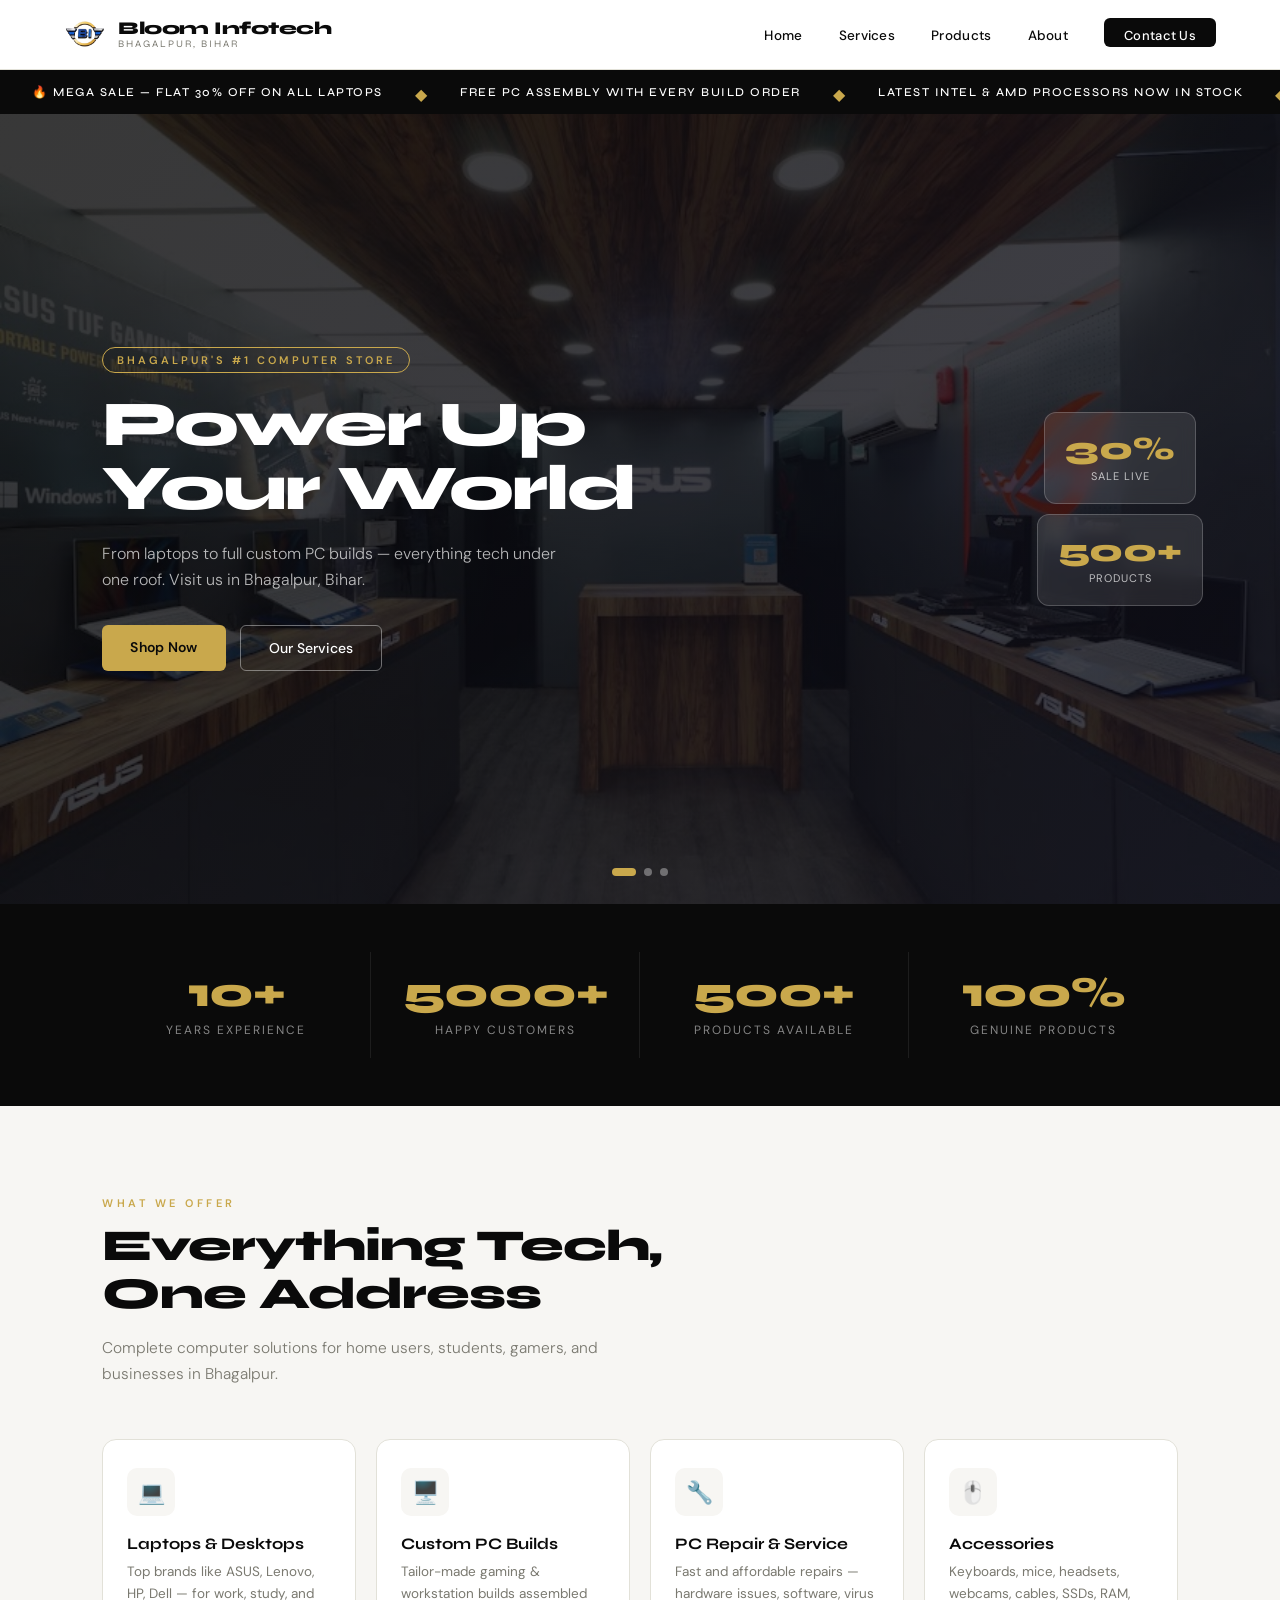
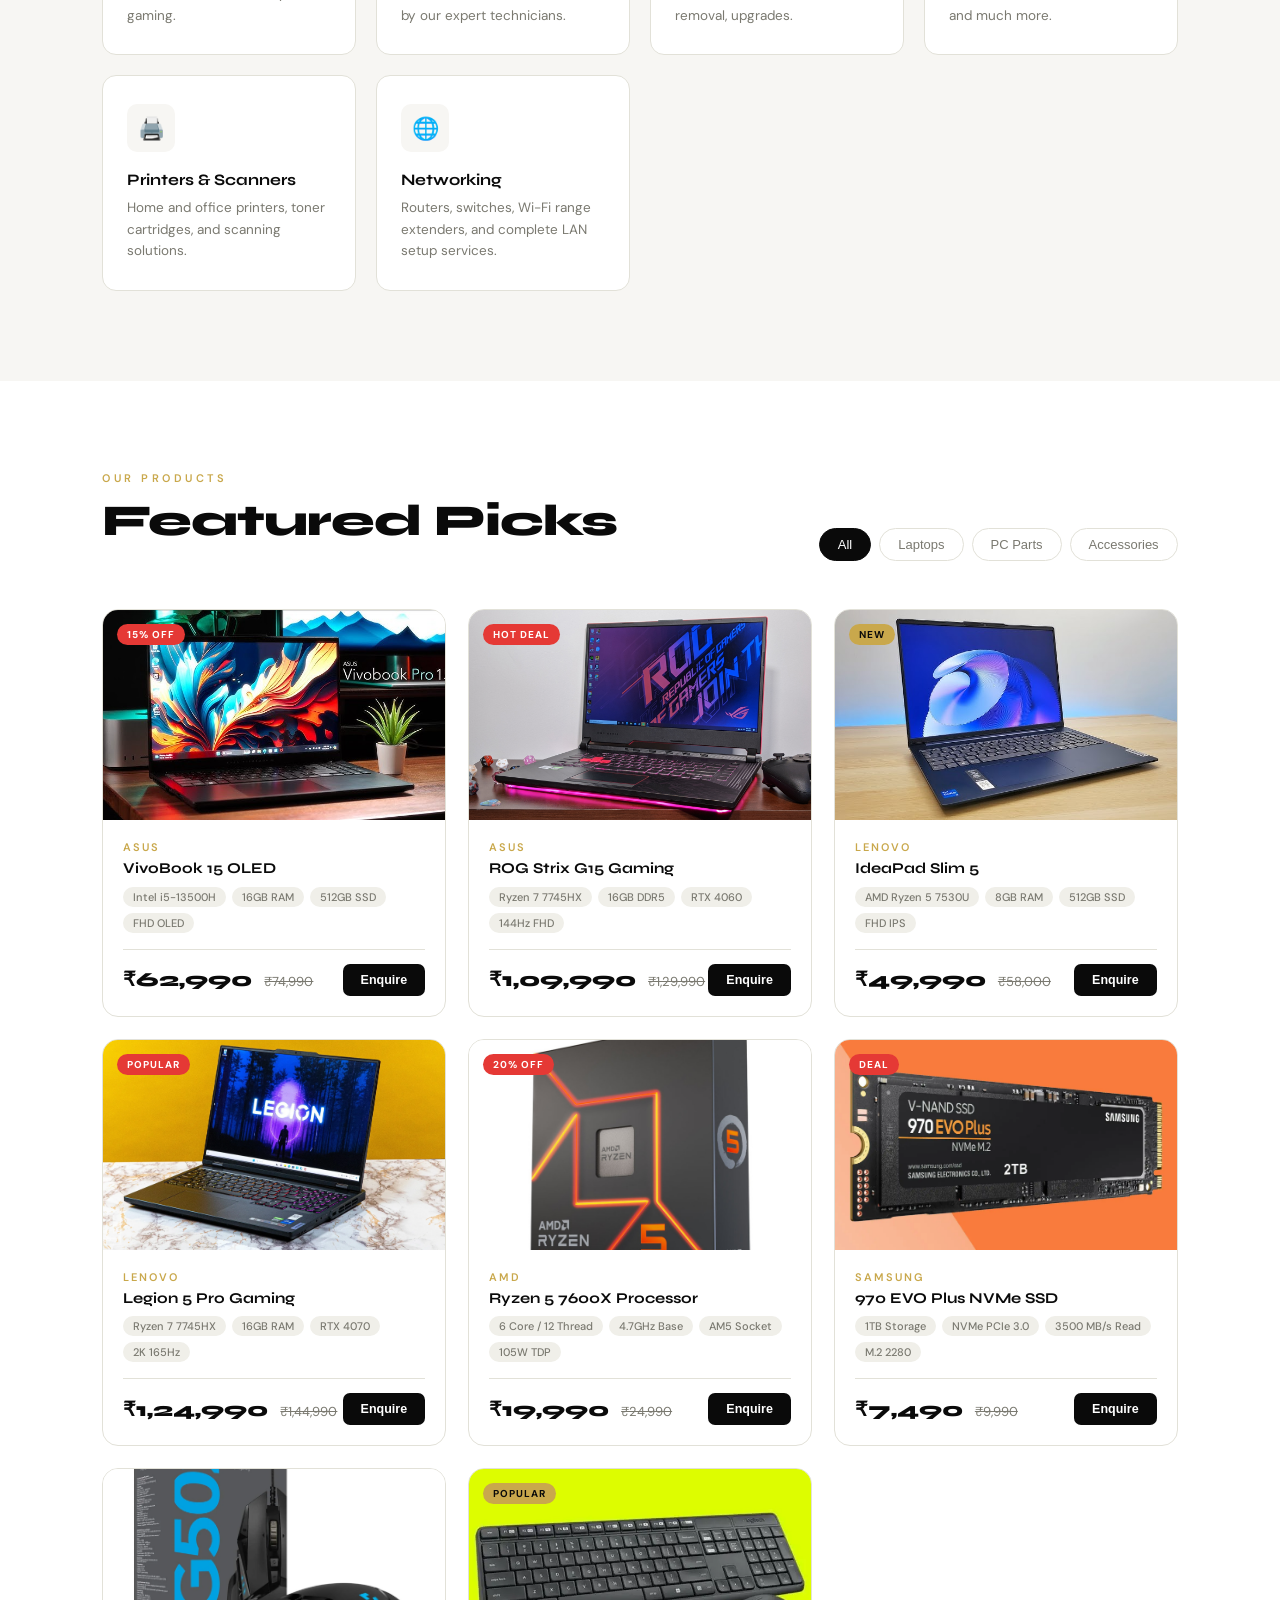
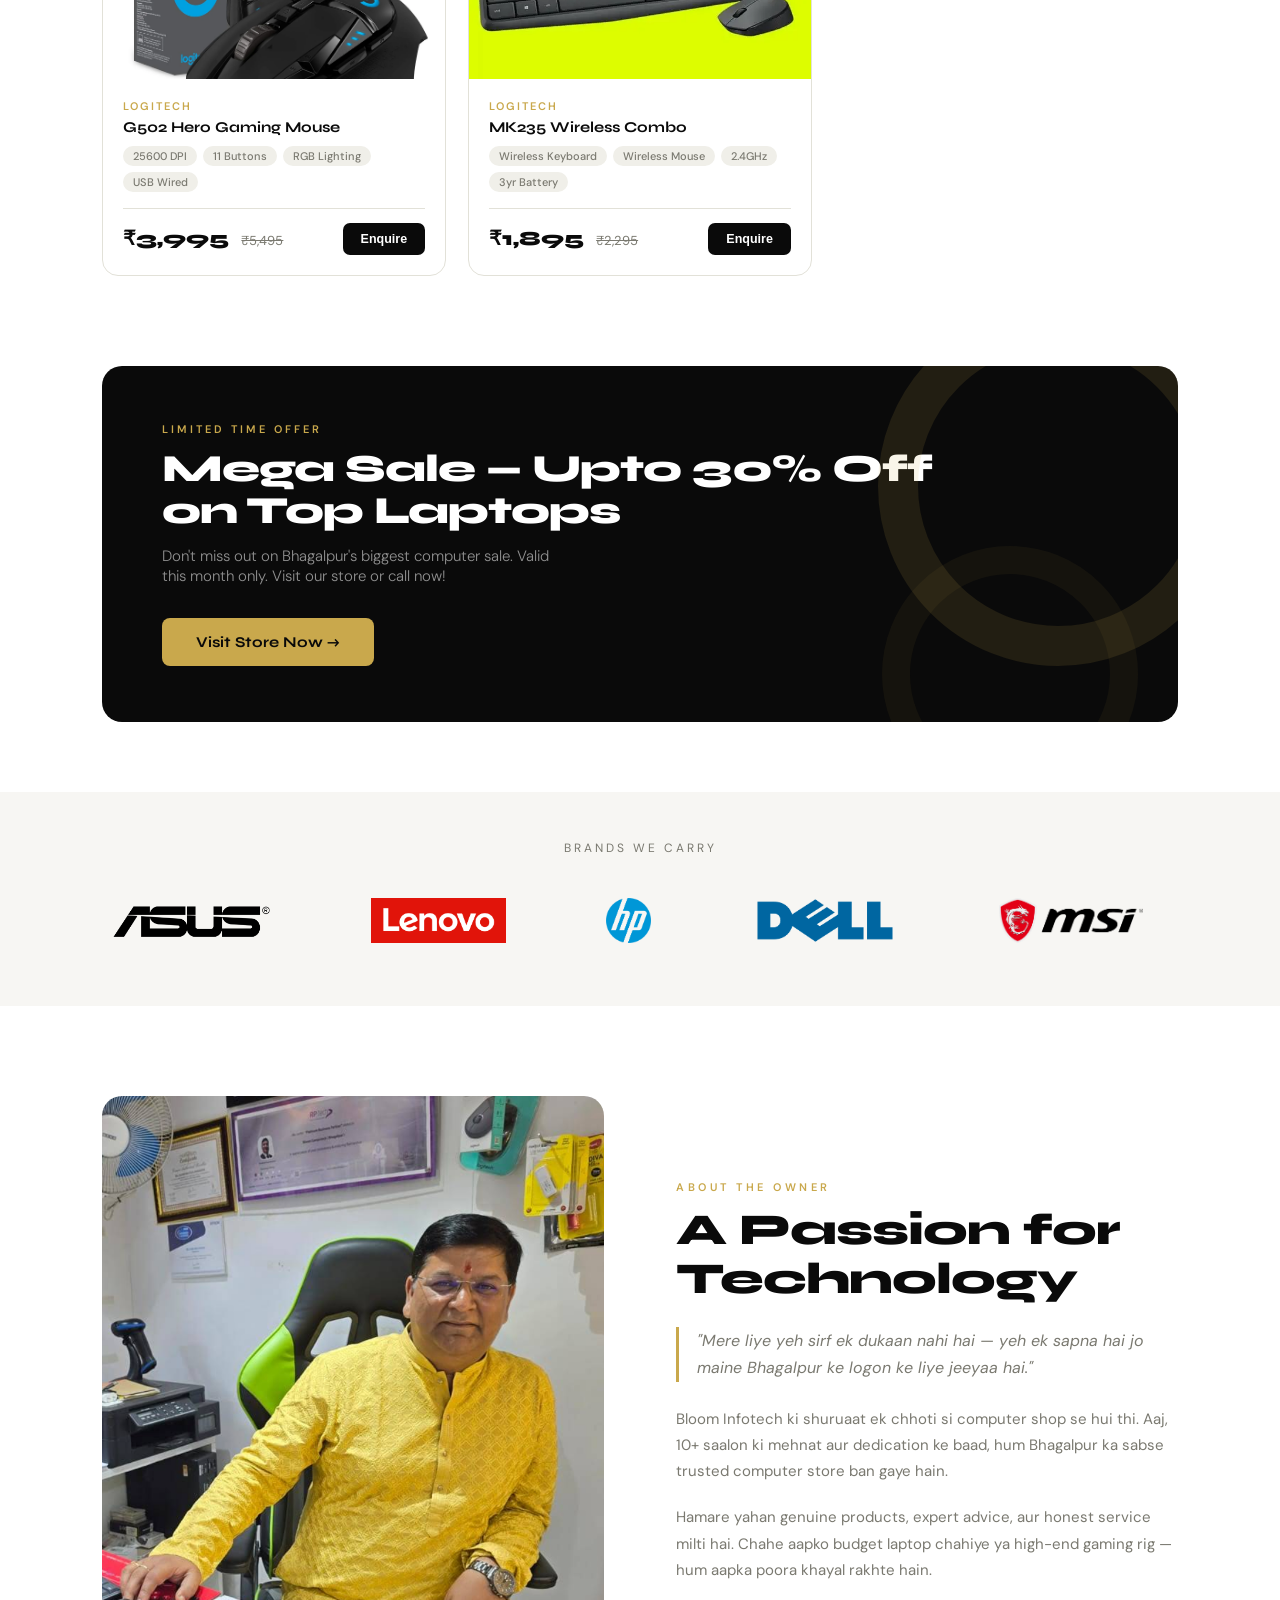
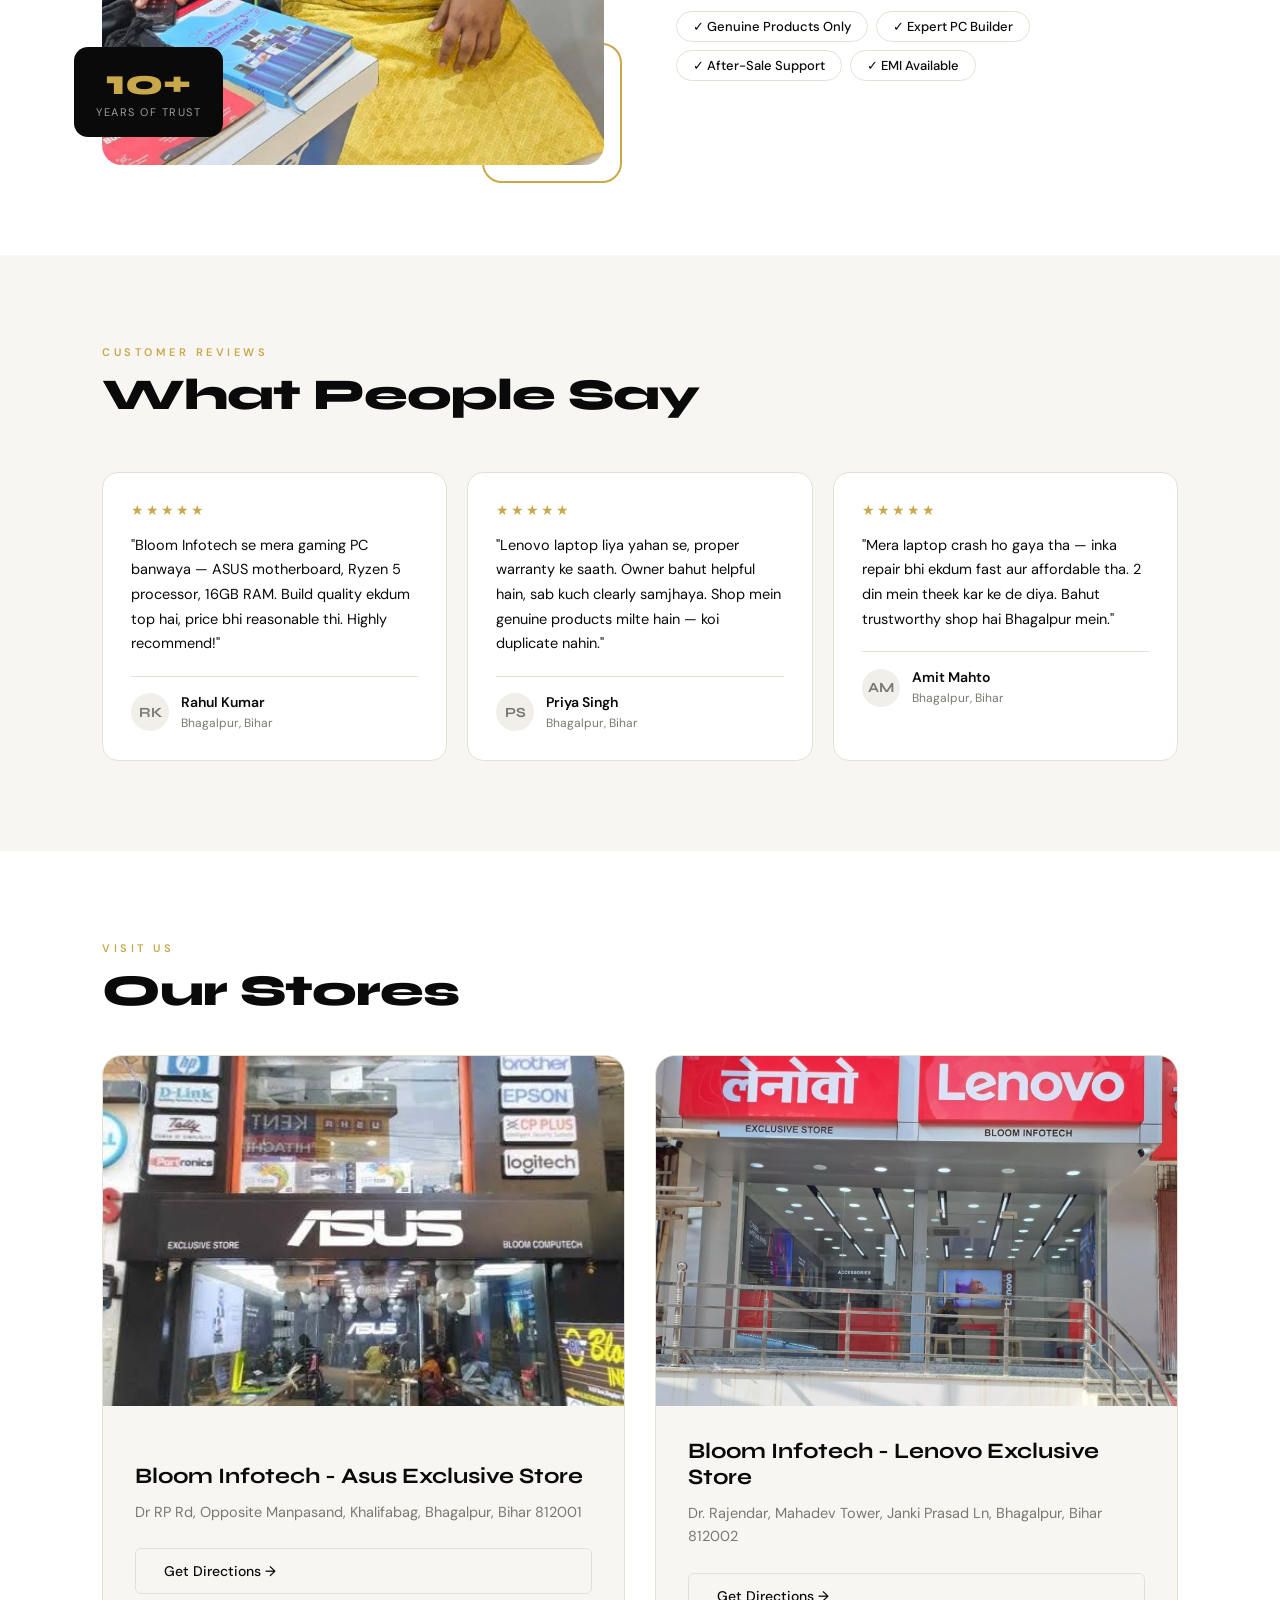
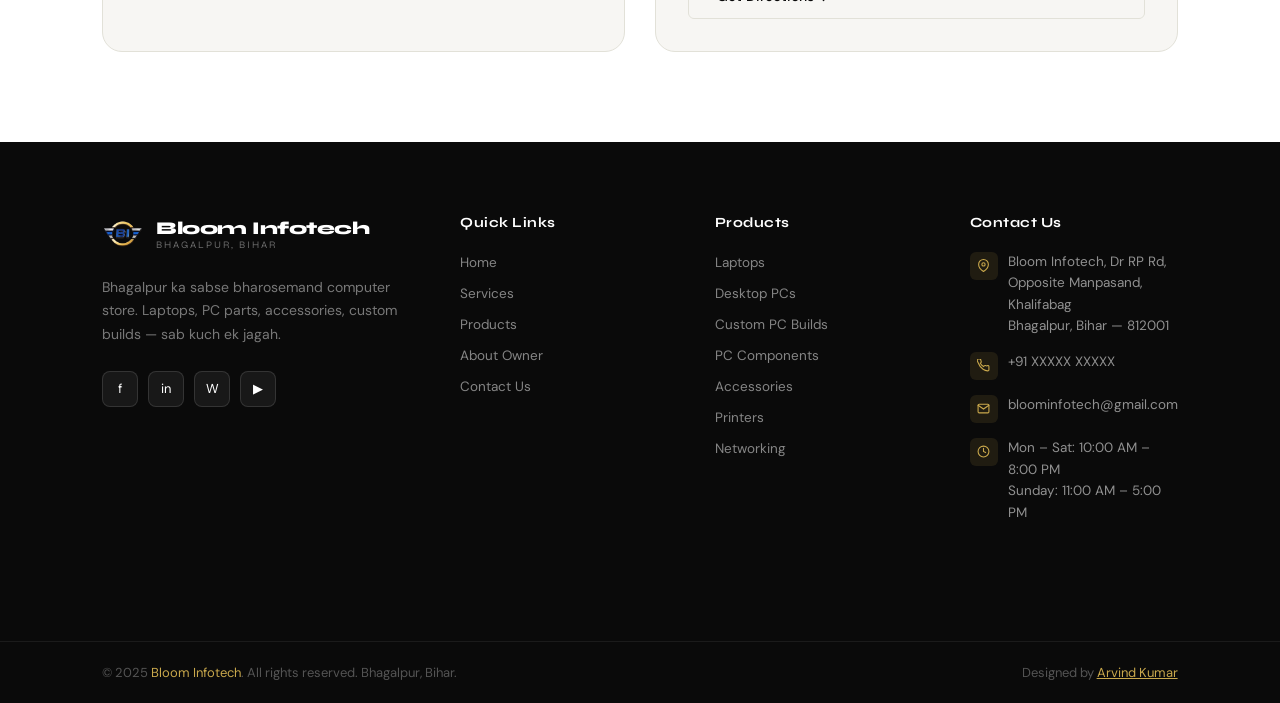
==== commit 4a6b9eb2: "add fix" ====
--- a/index.html
+++ b/index.html
@@ -456,7 +456,8 @@
               <circle cx="12" cy="10" r="3" />
             </svg>
           </div>
-          <div class="contact-text">Bloom Infotech, [Your Shop Address],<br>Bhagalpur, Bihar — 812001</div>
+          <div class="contact-text">Bloom Infotech, Dr RP Rd, Opposite Manpasand, Khalifabag<br>Bhagalpur, Bihar —
+            812001</div>
         </div>
         <div class="contact-item">
           <div class="contact-icon">
--- a/bloom-infotech.css
+++ b/bloom-infotech.css
@@ -1068,10 +1068,11 @@
 
 /* ====== RESPONSIVE ====== */
 @media (max-width: 960px) {
-  .about { grid-template-columns: 1fr; gap: 40px; }
-  .about-visual { max-width: 340px; }
+  section { padding: 80px 6%; }
+  .about { grid-template-columns: 1fr; gap: 48px; }
+  .about-visual { max-width: 400px; margin: 0 auto; }
   .footer-top { grid-template-columns: 1fr 1fr; }
-  .stats-strip { grid-template-columns: repeat(2,1fr); }
+  .stats-strip { grid-template-columns: repeat(2, 1fr); }
   .stat-item:nth-child(2) { border-right: none; }
   .hero-right { display: none; }
   .nav-links { display: none; }
@@ -1079,12 +1080,33 @@
   .stores-grid { grid-template-columns: 1fr; }
   .store-card { flex-direction: column; }
 }
+
+@media (max-width: 768px) {
+  .hero { height: auto; min-height: 100vh; padding: 100px 5% 60px; }
+  .slide { padding: 0 5%; flex-direction: column; justify-content: center; text-align: center; }
+  .slide-content { max-width: 100%; }
+  .slide-sub { margin: 0 auto 32px; }
+  .slide-btns { justify-content: center; }
+  .slide-title { font-size: 38px; line-height: 1.1; }
+  
+  .stats-strip { grid-template-columns: 1fr; padding: 30px 5%; }
+  .stat-item { border-right: none; border-bottom: 1px solid rgba(255,255,255,0.1); padding: 24px; }
+  .stat-item:last-child { border-bottom: none; }
+  
+  .products-header { flex-direction: column; align-items: flex-start; }
+  .filter-tabs { width: 100%; overflow-x: auto; padding-bottom: 8px; }
+}
+
 @media (max-width: 600px) {
   section { padding: 60px 5%; }
-  .footer-top { grid-template-columns: 1fr; gap: 36px; padding: 52px 5% 40px; }
+  .section-title { font-size: 28px; }
+  .footer-top { grid-template-columns: 1fr; gap: 40px; padding: 50px 5%; }
   .footer-map { padding: 0 5%; }
-  .footer-bottom { padding: 20px 5%; }
-  .promo-inner { padding: 36px 28px; }
-  .exp-badge { left: 8px; bottom: 12px; }
-  .stats-strip { padding: 40px 5%; }
-}
+  .footer-bottom { padding: 20px 5%; flex-direction: column; text-align: center; }
+  .promo-inner { padding: 40px 24px; text-align: center; }
+  .promo-text p { margin: 0 auto; }
+  .exp-badge { position: relative; left: 0; bottom: 0; margin-top: -20px; margin-bottom: 20px; display: inline-block; }
+  .store-img { height: 260px; }
+  .store-info { padding: 24px; }
+  .store-info h3 { font-size: 19px; }
+}
